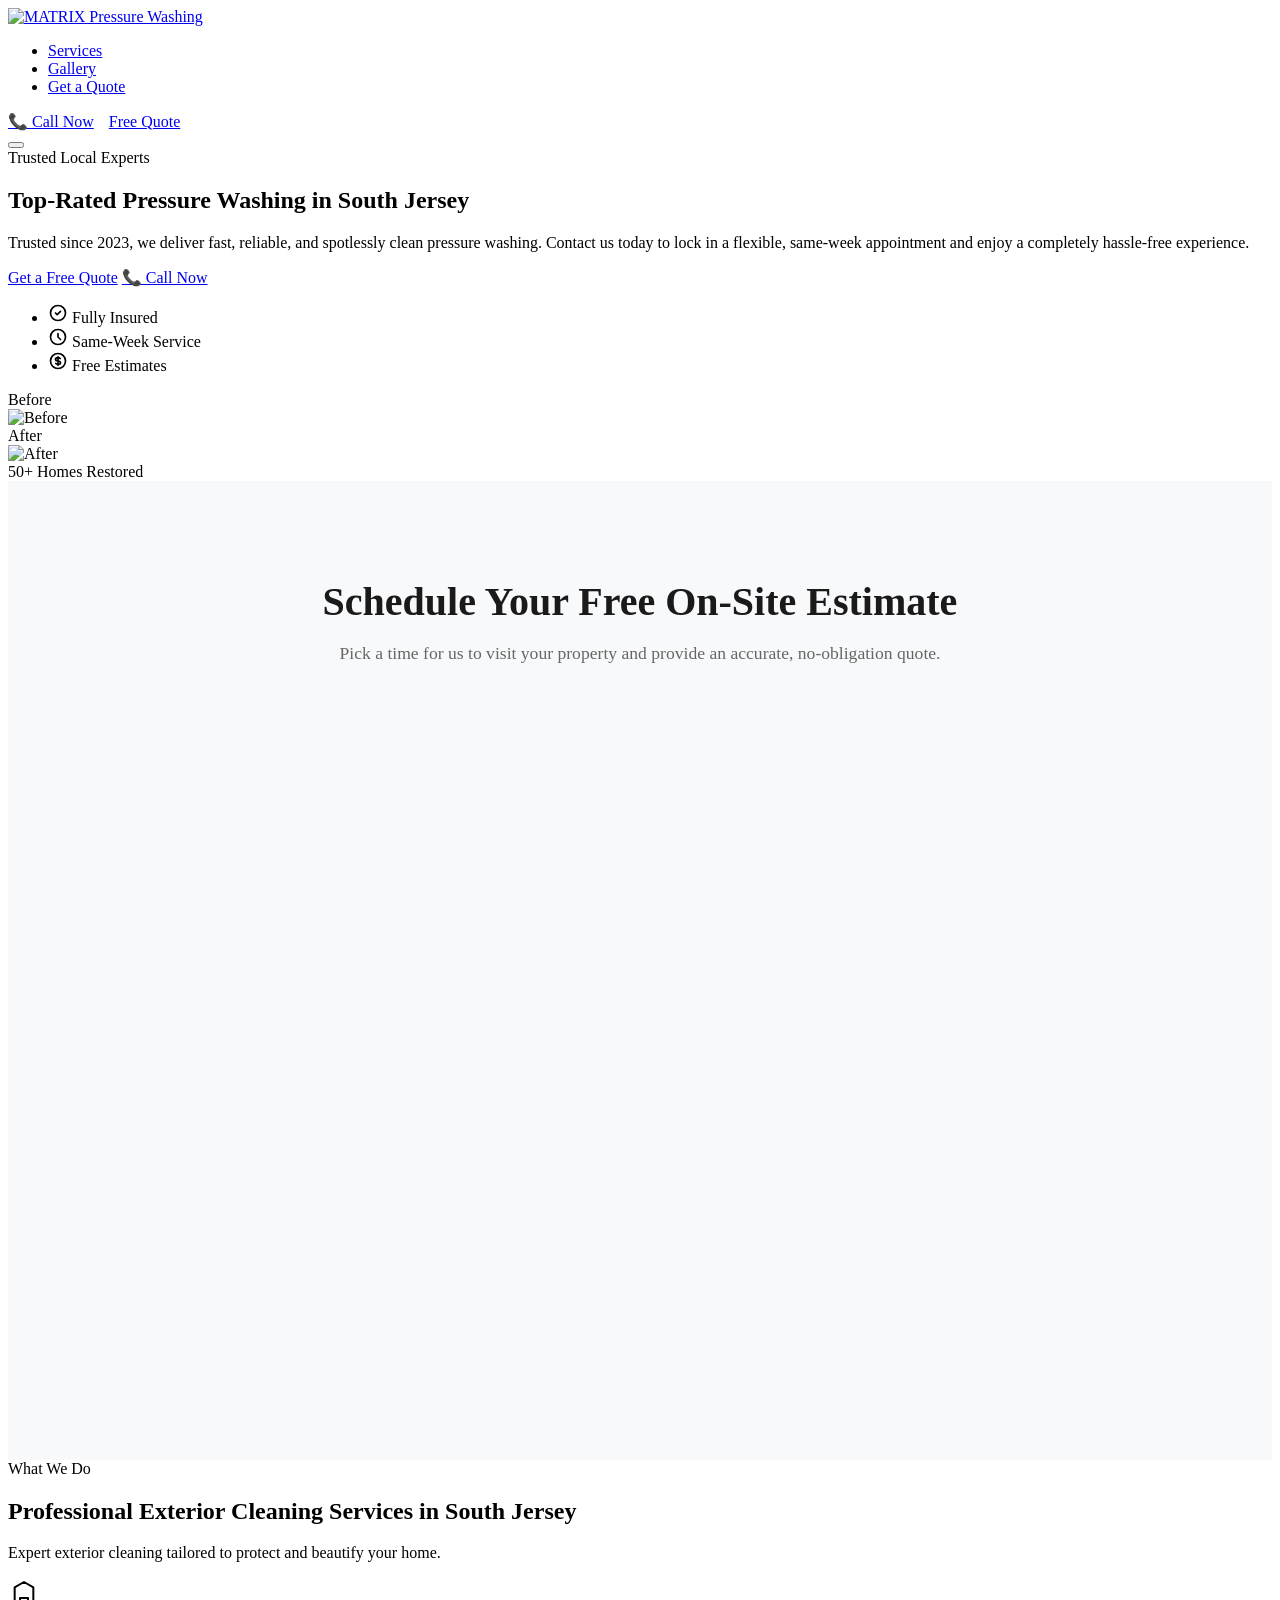
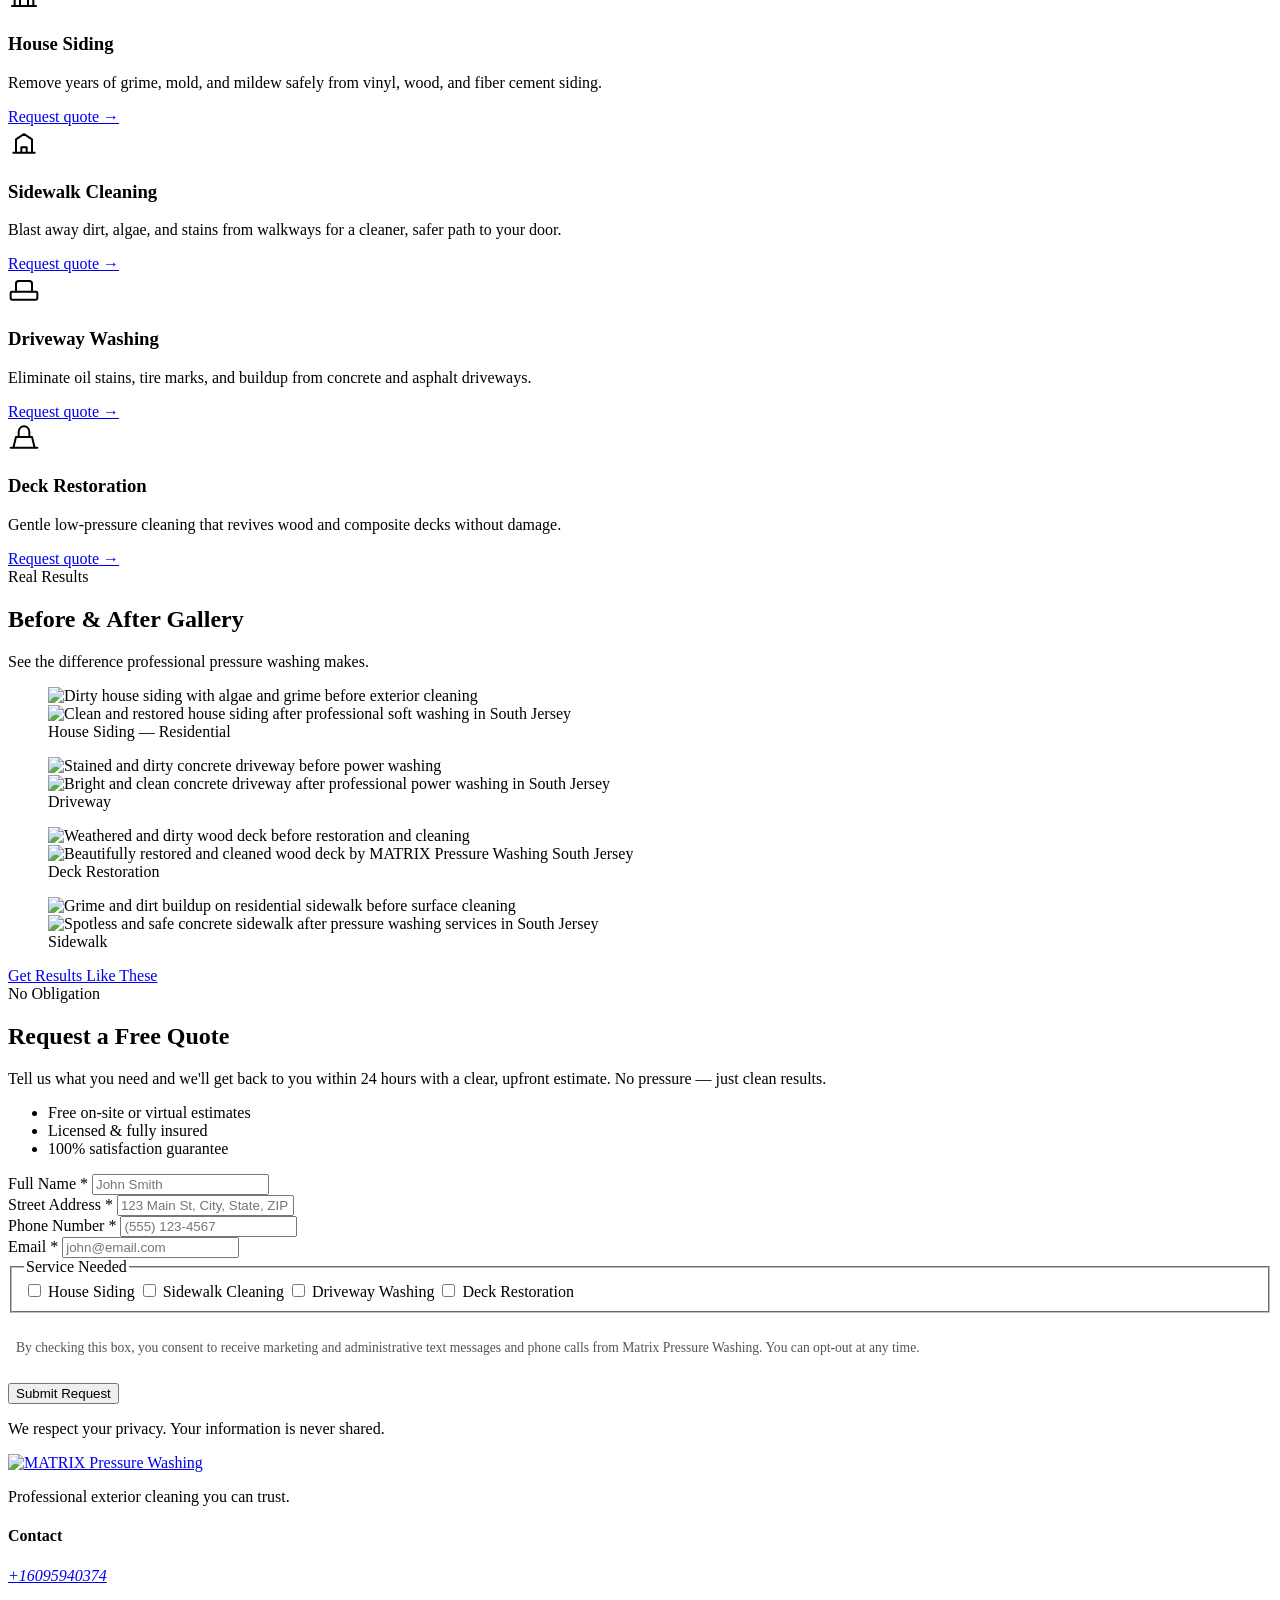
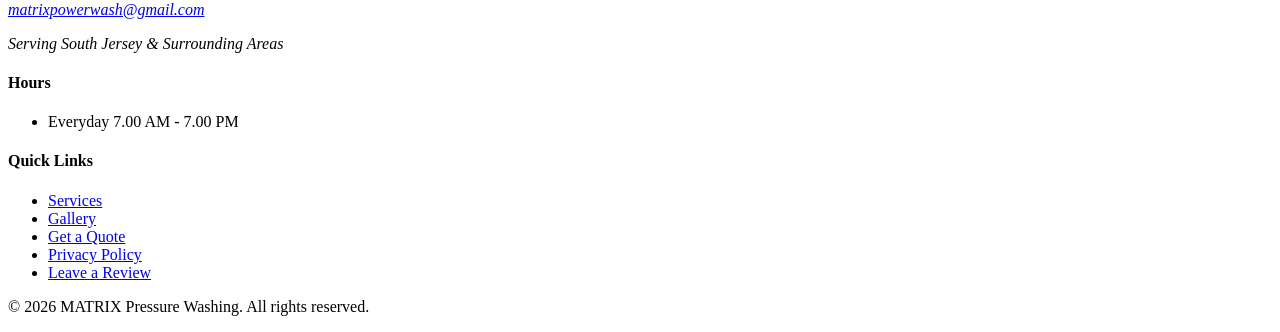
==== index.html @ b52a8019 "Add files via upload" ====
<!DOCTYPE html>
<html lang="en">
  <head>
    <meta charset="UTF-8">
    <meta name="viewport" content="width=device-width, initial-scale=1.0">
    <title>MATRIX Pressure Washing | Top-Rated Exterior Cleaning in South Jersey</title>
    
    <meta name="description" content="Professional pressure washing and exterior cleaning services in South Jersey. We completely restore driveways, decks, and house siding. Get your free quote today!">
    <meta name="keywords" content="pressure washing South Jersey, power washing near me, exterior house cleaning, driveway washing, soft washing">
    <meta name="author" content="MATRIX Pressure Washing">
    
    <link rel="preconnect" href="https://fonts.googleapis.com">
    <link rel="preconnect" href="https://fonts.gstatic.com" crossorigin>
    <link href="https://fonts.googleapis.com/css2?family=Inter:wght@400;500;600;700;800&display=swap" rel="stylesheet">
    
    <link rel="stylesheet" href="css/styles.css">
    <link rel="icon" type="image/png" href="images/favicon.png">
    
    <meta name="google-site-verification" content="lLak59-q_PiOtgPTE11EBuahgLFTk5bu_VLpEWl2SA8" />

    <!-- Local Business Schema -->
    <script type="application/ld+json">
      {
        "@context": "https://schema.org",
        "@type": "HomeAndConstructionBusiness",
        "name": "MATRIX Pressure Washing",
        "image": "https://matrixwashing.com/images/after8.jpg",
        "@id": "https://matrixwashing.com",
        "url": "https://matrixwashing.com",
        "telephone": "+1-609-594-0374",
        "address": {
          "@type": "PostalAddress",
          "addressLocality": "South Jersey",
          "addressRegion": "NJ",
          "addressCountry": "US"
        },
        "geo": {
          "@type": "GeoCoordinates",
          "latitude": "39.90310176268763",
          "longitude": "-74.93795736135834"
        },
        "areaServed": "Marlton",
        "priceRange": "$$"
      }
      </script>

    <!-- Open Graph / Facebook / Nextdoor -->
    <meta property="og:type" content="website">
    <meta property="og:url" content="https://matrixwashing.com/">
    <meta property="og:title" content="MATRIX Pressure Washing | South Jersey">
    <meta property="og:description" content="Professional exterior cleaning, soft washing, and driveway restoration. Get your free quote today!">
    <meta property="og:image" content="https://matrixwashing.com/images/after9.jpg">
  </head>
<body>

  <!-- Header -->
  <header class="header" id="header">
    <div class="container header__inner">
      <a href="#" class="logo logo--brand" aria-label="MATRIX Pressure Washing home">
        <img
          class="logo__img logo__img--header"
          src="images/matrix-logo.png"
          alt="MATRIX Pressure Washing"
          width="240"
          height="64"
        >
      </a>

      <nav class="nav" aria-label="Main navigation">
        <ul class="nav__list">
          <li><a href="#services" class="nav__link">Services</a></li>
          <li><a href="#gallery" class="nav__link">Gallery</a></li>
          <li><a href="#quote" class="nav__link">Get a Quote</a></li>
        </ul>
      </nav>

      <div class="header__actions" style="display: flex; gap: 15px; align-items: center;">
        <a href="tel:+16095940374" class="btn btn--primary btn--sm header__cta">
          📞 Call Now
        </a>
        
        <a href="#quote" class="btn btn--primary btn--sm header__cta">
          Free Quote
        </a>
      </div>

      <button class="nav-toggle" aria-label="Open menu" aria-expanded="false" aria-controls="mobile-menu">
        <span class="nav-toggle__bar"></span>
        <span class="nav-toggle__bar"></span>
        <span class="nav-toggle__bar"></span>
      </button>
    </div>

    <div class="mobile-menu" id="mobile-menu" hidden>
      <nav aria-label="Mobile navigation">
        <ul class="mobile-menu__list">
          <li><a href="#services" class="mobile-menu__link">Services</a></li>
          <li><a href="#gallery" class="mobile-menu__link">Gallery</a></li>
          <li><a href="#quote" class="mobile-menu__link">Get a Quote</a></li>
        </ul>
        <a href="#quote" class="btn btn--primary btn--full">Get a Free Quote</a>
      </nav>
    </div>
  </header>

  <main>

    <!-- Hero Section -->
    <section class="hero" id="hero">
      <div class="hero__bg" aria-hidden="true">
        <div class="hero__gradient"></div>
        <div class="hero__pattern"></div>
      </div>

      <div class="container hero__inner">
        <div class="hero__content">
          <span class="hero__badge">Trusted Local Experts</span>
          <h1 class="hero__title">Top-Rated Pressure Washing in South Jersey</h1>
          <p class="hero__subtitle">
            Trusted since 2023, we deliver fast, reliable, and spotlessly clean pressure washing. Contact us today to lock in a flexible, same-week appointment and enjoy a completely hassle-free experience.
          </p>

          <div class="hero__actions">
            <a href="#quote" class="btn btn--primary btn--lg">Get a Free Quote</a>
            <a href="tel:+16095940374" class="btn btn--ghost btn--lg">📞 Call Now</a>
          </div>

          <ul class="hero__trust" aria-label="Key benefits">
            <li class="hero__trust-item">
              <svg class="hero__trust-icon" width="20" height="20" viewBox="0 0 24 24" fill="none" aria-hidden="true">
                <path d="M9 12l2 2 4-4m6 2a9 9 0 11-18 0 9 9 0 0118 0z" stroke="currentColor" stroke-width="2" stroke-linecap="round" stroke-linejoin="round"/>
              </svg>
              Fully Insured
            </li>
            <li class="hero__trust-item">
              <svg class="hero__trust-icon" width="20" height="20" viewBox="0 0 24 24" fill="none" aria-hidden="true">
                <path d="M12 8v4l3 3m6-3a9 9 0 11-18 0 9 9 0 0118 0z" stroke="currentColor" stroke-width="2" stroke-linecap="round" stroke-linejoin="round"/>
              </svg>
              Same-Week Service
            </li>
            <li class="hero__trust-item">
              <svg class="hero__trust-icon" width="20" height="20" viewBox="0 0 24 24" fill="none" aria-hidden="true">
                <path d="M12 8c-1.657 0-3 .895-3 2s1.343 2 3 2 3 .895 3 2-1.343 2-3 2m0-8c1.11 0 2.08.402 2.599 1M12 8V7m0 1v8m0 0v1m0-1c-1.11 0-2.08-.402-2.599-1M21 12a9 9 0 11-18 0 9 9 0 0118 0z" stroke="currentColor" stroke-width="2" stroke-linecap="round" stroke-linejoin="round"/>
              </svg>
              Free Estimates
            </li>
          </ul>
        </div>

        <div class="hero__visual" aria-hidden="true">
          <div class="hero__card hero__card--before">
            <div class="hero__card-label">Before</div>
            <img src="images/before4.jpg" class="hero__real-img" alt="Before">
          </div>
          
          <div class="hero__card hero__card--after">
            <div class="hero__card-label hero__card-label--after">After</div>
            <img src="images/after4.jpg" class="hero__real-img" alt="After">
          </div>
          <div class="hero__stat">
            <span class="hero__stat-number">50+</span>
            <span class="hero__stat-label">Homes Restored</span>
          </div>
        </div>
      </div>
    </section>
    <!-- ============================================ -->
<!-- RANDEVU TAKVİMİ BÖLÜMÜ BAŞLANGICI            -->
<!-- ============================================ -->
<section id="schedule" class="booking-section" style="padding: 4rem 0; background-color: #f8f9fa;">
  <div class="container" style="max-width: 900px; margin: 0 auto; padding: 0 1rem;">
    
    <!-- Üst Başlık Kısmı -->
    <h2 style="text-align: center; color: #1a1a1a; font-size: 2.5rem; margin-bottom: 0.5rem;">Schedule Your Free On-Site Estimate</h2>
    <p style="text-align: center; color: #666; margin-bottom: 2rem; font-size: 1.1rem;">Pick a time for us to visit your property and provide an accurate, no-obligation quote.
    </p>
    
    <!-- Calendly inline widget begin -->
    <div class="calendly-inline-widget" data-url="https://calendly.com/matrixpowerwash/30min?primary_color=00cce5" style="min-width:320px;height:700px;"></div>
    <script type="text/javascript" src="https://assets.calendly.com/assets/external/widget.js" async></script>
    <!-- Calendly inline widget end -->

  </div>
</section>
<!-- ============================================ -->
<!-- RANDEVU TAKVİMİ BÖLÜMÜ BİTİŞİ                -->
<!-- ============================================ -->

<!-- Services Section -->
<section class="services section section--alt" id="services">
  <div class="container">
    <header class="section__header">
      <span class="section__eyebrow">What We Do</span>
      <h2 class="section__title">Professional Exterior Cleaning Services in South Jersey</h2>
      <p class="section__subtitle">Expert exterior cleaning tailored to protect and beautify your home.</p>
    </header>

        <div class="services__grid">
          <article class="service-card">
            <div class="service-card__icon" aria-hidden="true">
              <svg width="32" height="32" viewBox="0 0 24 24" fill="none">
                <path d="M3 21h18M5 21V7l7-4 7 4v14M9 21v-6h6v6" stroke="currentColor" stroke-width="1.5" stroke-linecap="round" stroke-linejoin="round"/>
              </svg>
            </div>
            <h3 class="service-card__title">House Siding</h3>
            <p class="service-card__desc">Remove years of grime, mold, and mildew safely from vinyl, wood, and fiber cement siding.</p>
            <a href="#quote" class="service-card__link">Request quote &rarr;</a>
          </article>

          <article class="service-card">
            <div class="service-card__icon" aria-hidden="true">
              <svg width="32" height="32" viewBox="0 0 24 24" fill="none">
                <path d="M4 20h16M6 20V10l6-4 6 4v10M10 20v-4h4v4" stroke="currentColor" stroke-width="1.5" stroke-linecap="round" stroke-linejoin="round"/>
              </svg>
            </div>
            <h3 class="service-card__title">Sidewalk Cleaning</h3>
            <p class="service-card__desc">Blast away dirt, algae, and stains from walkways for a cleaner, safer path to your door.</p>
            <a href="#quote" class="service-card__link">Request quote &rarr;</a>
          </article>

          <article class="service-card">
            <div class="service-card__icon" aria-hidden="true">
              <svg width="32" height="32" viewBox="0 0 24 24" fill="none">
                <rect x="2" y="14" width="20" height="6" rx="1" stroke="currentColor" stroke-width="1.5"/>
                <path d="M6 14V8a2 2 0 012-2h8a2 2 0 012 2v6" stroke="currentColor" stroke-width="1.5" stroke-linecap="round"/>
              </svg>
            </div>
            <h3 class="service-card__title">Driveway Washing</h3>
            <p class="service-card__desc">Eliminate oil stains, tire marks, and buildup from concrete and asphalt driveways.</p>
            <a href="#quote" class="service-card__link">Request quote &rarr;</a>
          </article>

          <article class="service-card">
            <div class="service-card__icon" aria-hidden="true">
              <svg width="32" height="32" viewBox="0 0 24 24" fill="none">
                <path d="M2 20h20M4 20l2-8h12l2 8M8 12V8a4 4 0 018 0v4" stroke="currentColor" stroke-width="1.5" stroke-linecap="round" stroke-linejoin="round"/>
              </svg>
            </div>
            <h3 class="service-card__title">Deck Restoration</h3>
            <p class="service-card__desc">Gentle low-pressure cleaning that revives wood and composite decks without damage.</p>
            <a href="#quote" class="service-card__link">Request quote &rarr;</a>
          </article>
        </div>
      </div>
    </section>

    <!-- Gallery Section -->
    <section class="gallery section section--white" id="gallery">
      <div class="container">
        <header class="section__header">
          <span class="section__eyebrow">Real Results</span>
          <h2 class="section__title">Before &amp; After Gallery</h2>
          <p class="section__subtitle">See the difference professional pressure washing makes.</p>
        </header>

        <div class="gallery__grid">
          <figure class="gallery__item">
            <div class="gallery__compare">
              <div class="gallery__half gallery__half--before" style="--label: 'Before'">
                <img src="images/before1.jpg" alt="Dirty house siding with algae and grime before exterior cleaning">
              </div>
              <div class="gallery__half gallery__half--after" style="--label: 'After'">
                <img src="images/after1.jpg" alt="Clean and restored house siding after professional soft washing in South Jersey">
              </div>
            </div>
            <figcaption class="gallery__caption">House Siding — Residential</figcaption>
          </figure>

          <figure class="gallery__item">
            <div class="gallery__compare">
              <div class="gallery__half gallery__half--before gallery__half--driveway" style="--label: 'Before'">
                <img src="images/before10.jpg" alt="Stained and dirty concrete driveway before power washing">
              </div>
              <div class="gallery__half gallery__half--after gallery__half--driveway-after" style="--label: 'After'">
                <img src="images/after10.jpg" alt="Bright and clean concrete driveway after professional power washing in South Jersey">
              </div>
            </div>
            <figcaption class="gallery__caption">Driveway</figcaption>
          </figure>

          <figure class="gallery__item">
            <div class="gallery__compare">
              <div class="gallery__half gallery__half--before gallery__half--deck" style="--label: 'Before'">
                <img src="images/before7.jpg" alt="Weathered and dirty wood deck before restoration and cleaning">
              </div>
              <div class="gallery__half gallery__half--after gallery__half--deck-after" style="--label: 'After'">
                <img src="images/after7.jpg" alt="Beautifully restored and cleaned wood deck by MATRIX Pressure Washing South Jersey">
              </div>
            </div>
            <figcaption class="gallery__caption">Deck Restoration</figcaption>
          </figure>

          <figure class="gallery__item">
            <div class="gallery__compare">
              <div class="gallery__half gallery__half--before gallery__half--sidewalk" style="--label: 'Before'">
                <img src="images/before9.jpg" alt="Grime and dirt buildup on residential sidewalk before surface cleaning">
              </div>
              <div class="gallery__half gallery__half--after gallery__half--sidewalk-after" style="--label: 'After'">
                <img src="images/after9.jpg" alt="Spotless and safe concrete sidewalk after pressure washing services in South Jersey">
              </div>
            </div>
            <figcaption class="gallery__caption">Sidewalk</figcaption>
          </figure>
        </div>

        <div class="gallery__cta">
          <a href="#quote" class="btn btn--primary">Get Results Like These</a>
        </div>
      </div>
    </section>

    <!-- Quote Form Section -->
<section class="quote section section--alt" id="quote">
  <div class="container">
    <div class="quote__layout">
      
      <!-- SOL SÜTUN: Bilgilendirme Yazıları -->
      <div class="quote__info">
        <span class="section__eyebrow">No Obligation</span>
        <h2 class="section__title">Request a Free Quote</h2>
        <p class="quote__desc">
          Tell us what you need and we'll get back to you within 24 hours with a clear, upfront estimate. No pressure — just clean results.
        </p>
        <ul class="quote__benefits">
          <li>Free on-site or virtual estimates</li>
          <li>Licensed &amp; fully insured</li>
          <li>100% satisfaction guarantee</li>
        </ul>
      </div>

      <!-- SAĞ SÜTUN: Form -->
      <form name="quote" class="quote-form" data-netlify="true" id="matrix-quote-form">
        <div class="form-group">
          <label for="full-name" class="form-label">Full Name *</label>
          <input type="text" id="full-name" name="fullName" class="form-input" placeholder="John Smith" required autocomplete="name">
          <span class="form-error" role="alert"></span>
        </div>

        <div class="form-group">
          <label for="address" class="form-label">Street Address *</label>
          <input type="text" id="address" name="address" class="form-input" placeholder="123 Main St, City, State, ZIP" required autocomplete="street-address">
          <span class="form-error" role="alert"></span>
        </div>

        <div class="form-row">
          <div class="form-group">
            <label for="phone" class="form-label">Phone Number *</label>
            <input type="tel" id="phone" name="phone" class="form-input" placeholder="(555) 123-4567" required autocomplete="tel">
            <span class="form-error" role="alert"></span>
          </div>

          <div class="form-group">
            <label for="email" class="form-label">Email *</label>
            <input type="email" id="email" name="email" class="form-input" placeholder="john@email.com" required autocomplete="email">
            <span class="form-error" role="alert"></span>
          </div>
        </div>

        <fieldset class="form-group">
          <legend class="form-label">Service Needed</legend>
          <div class="checkbox-group">
            <label class="checkbox">
              <input type="checkbox" name="services" value="house-siding">
              <span class="checkbox__box"></span>
              <span class="checkbox__label">House Siding</span>
            </label>
            <label class="checkbox">
              <input type="checkbox" name="services" value="sidewalk">
              <span class="checkbox__box"></span>
              <span class="checkbox__label">Sidewalk Cleaning</span>
            </label>
            <label class="checkbox">
              <input type="checkbox" name="services" value="driveway">
              <span class="checkbox__box"></span>
              <span class="checkbox__label">Driveway Washing</span>
            </label>
            <label class="checkbox">
              <input type="checkbox" name="services" value="deck">
              <span class="checkbox__box"></span>
              <span class="checkbox__label">Deck Restoration</span>
            </label>
          </div>
          <span class="form-error" role="alert"></span>
        </fieldset>

      <!-- Yasal İzin (Consent) Kutusu KESİN ÇÖZÜM -->
      <div class="form-group" style="margin-top: 1.5rem; margin-bottom: 1.5rem;">
        
        <!-- Kapsayıcı Label (Position relative ile balonun yerini sabitliyoruz) -->
        <label class="checkbox" style="border: none !important; padding: 0 !important; background: transparent !important; display: flex; align-items: flex-start; box-shadow: none !important; position: relative; cursor: pointer;">
          
          <!-- Gerçek Input: Label'ın içinde, diğer checkboxlarınızla aynı hizada ama fiziksel boyutu var -->
          <input type="checkbox" name="consent" required style="position: absolute; left: 0; top: 2px; width: 24px; height: 24px; opacity: 0; margin: 0; cursor: pointer; z-index: 10;">
          
          <!-- Sizin tasarımınız olan özel kutu -->
          <span class="checkbox__box" style="margin-top: 2px; flex-shrink: 0;"></span>
          
          <!-- Yasal Metin -->
          <span class="checkbox__label" style="font-size: 0.85rem; color: #555; line-height: 1.6; font-weight: normal; white-space: normal; padding-left: 0.5rem; margin-left: 0;">
            By checking this box, you consent to receive marketing and administrative text messages and phone calls from Matrix Pressure Washing. You can opt-out at any time.
          </span>
          
        </label>
      </div>

        <button type="submit" class="btn btn--primary btn--full btn--lg">Submit Request</button>
        <p class="quote-form__note">We respect your privacy. Your information is never shared.</p>
      </form>

      <!-- Başarı Mesajı -->
      <div class="quote-form__success" id="form-success" hidden style="text-align: center; padding: 2rem;">
        <div class="quote-form__success-icon" aria-hidden="true" style="color: var(--color-primary); margin-bottom: 1rem;">
          <svg width="64" height="64" viewBox="0 0 24 24" fill="none" style="margin: 0 auto; display: block;">
            <path d="M9 12l2 2 4-4m6 2a9 9 0 11-18 0 9 9 0 0118 0z" stroke="currentColor" stroke-width="2" stroke-linecap="round" stroke-linejoin="round"/>
          </svg>
        </div>
        <h3 class="quote-form__success-title" style="font-size: 1.5rem; margin-bottom: 0.5rem;">Request Received!</h3>
        <p class="quote-form__success-text">Thank you! We'll contact you within 24 hours with your free quote.</p>
      </div>
      
    </div>
  </div>
</section>

<!-- Netlify AJAX Gönderim Scripti -->
<script>
  document.getElementById('matrix-quote-form').addEventListener('submit', function(e) {
    e.preventDefault(); // Sayfanın yenilenmesini engeller
    
    const form = e.target;
    const formData = new FormData(form);
    
    fetch("/", {
      method: "POST",
      headers: { "Content-Type": "application/x-www-form-urlencoded" },
      body: new URLSearchParams(formData).toString()
    })
    .then(() => {
      // Gönderim başarılı olduğunda formu gizle ve başarı mesajını göster
      form.style.display = 'none';
      document.getElementById('form-success').removeAttribute('hidden');
    })
    .catch((error) => {
      alert('An error occurred while submitting the form. Please try again.');
    });
  });
</script>

  </main>

  <!-- Footer -->
  <footer class="footer">
    <div class="container">
      <div class="footer__grid">
        <div class="footer__brand">
          <a href="#" class="logo logo--footer" aria-label="MATRIX Pressure Washing home">
            <img
              class="logo__img"
              src="images/matrix-logo.png"
              alt="MATRIX Pressure Washing"
              width="240"
              height="64"
            >
          </a>
          <p class="footer__tagline">Professional exterior cleaning you can trust.</p>
        </div>

        <div class="footer__col">
          <h4 class="footer__heading">Contact</h4>
          <address class="footer__address">
            <p><a href="tel:+16095940374">+16095940374</a></p>
            <p><a href="mailto:matrixpowerwash@gmail.com">matrixpowerwash@gmail.com</a></p>
            <p>Serving South Jersey & Surrounding Areas</p>
          </address>
        </div>

        <div class="footer__col">
          <h4 class="footer__heading">Hours</h4>
          <ul class="footer__hours">
            <li><span>Everyday</span><span> 7.00 AM - 7.00 PM</span>
          </ul>
        </div>

        <div class="footer__col">
          <h4 class="footer__heading">Quick Links</h4>
          <ul class="footer__links">
            <li><a href="#services">Services</a></li>
            <li><a href="#gallery">Gallery</a></li>
            <li><a href="#quote">Get a Quote</a></li>
            <li><a href="privacy.html">Privacy Policy</a>
            <li><a href="https://g.page/r/Cb2Sr_ZCbFvGEAE/review" target="_blank">Leave a Review</a></li>
          </ul>
        </div>
          </ul>
        </div>
      </div>

      <div class="footer__bottom">
        <p>&copy; 2026 MATRIX Pressure Washing. All rights reserved.</p>
      </div>
    </div>
  </footer>

  <script src="js/main.js"></script>
</body>
</html>
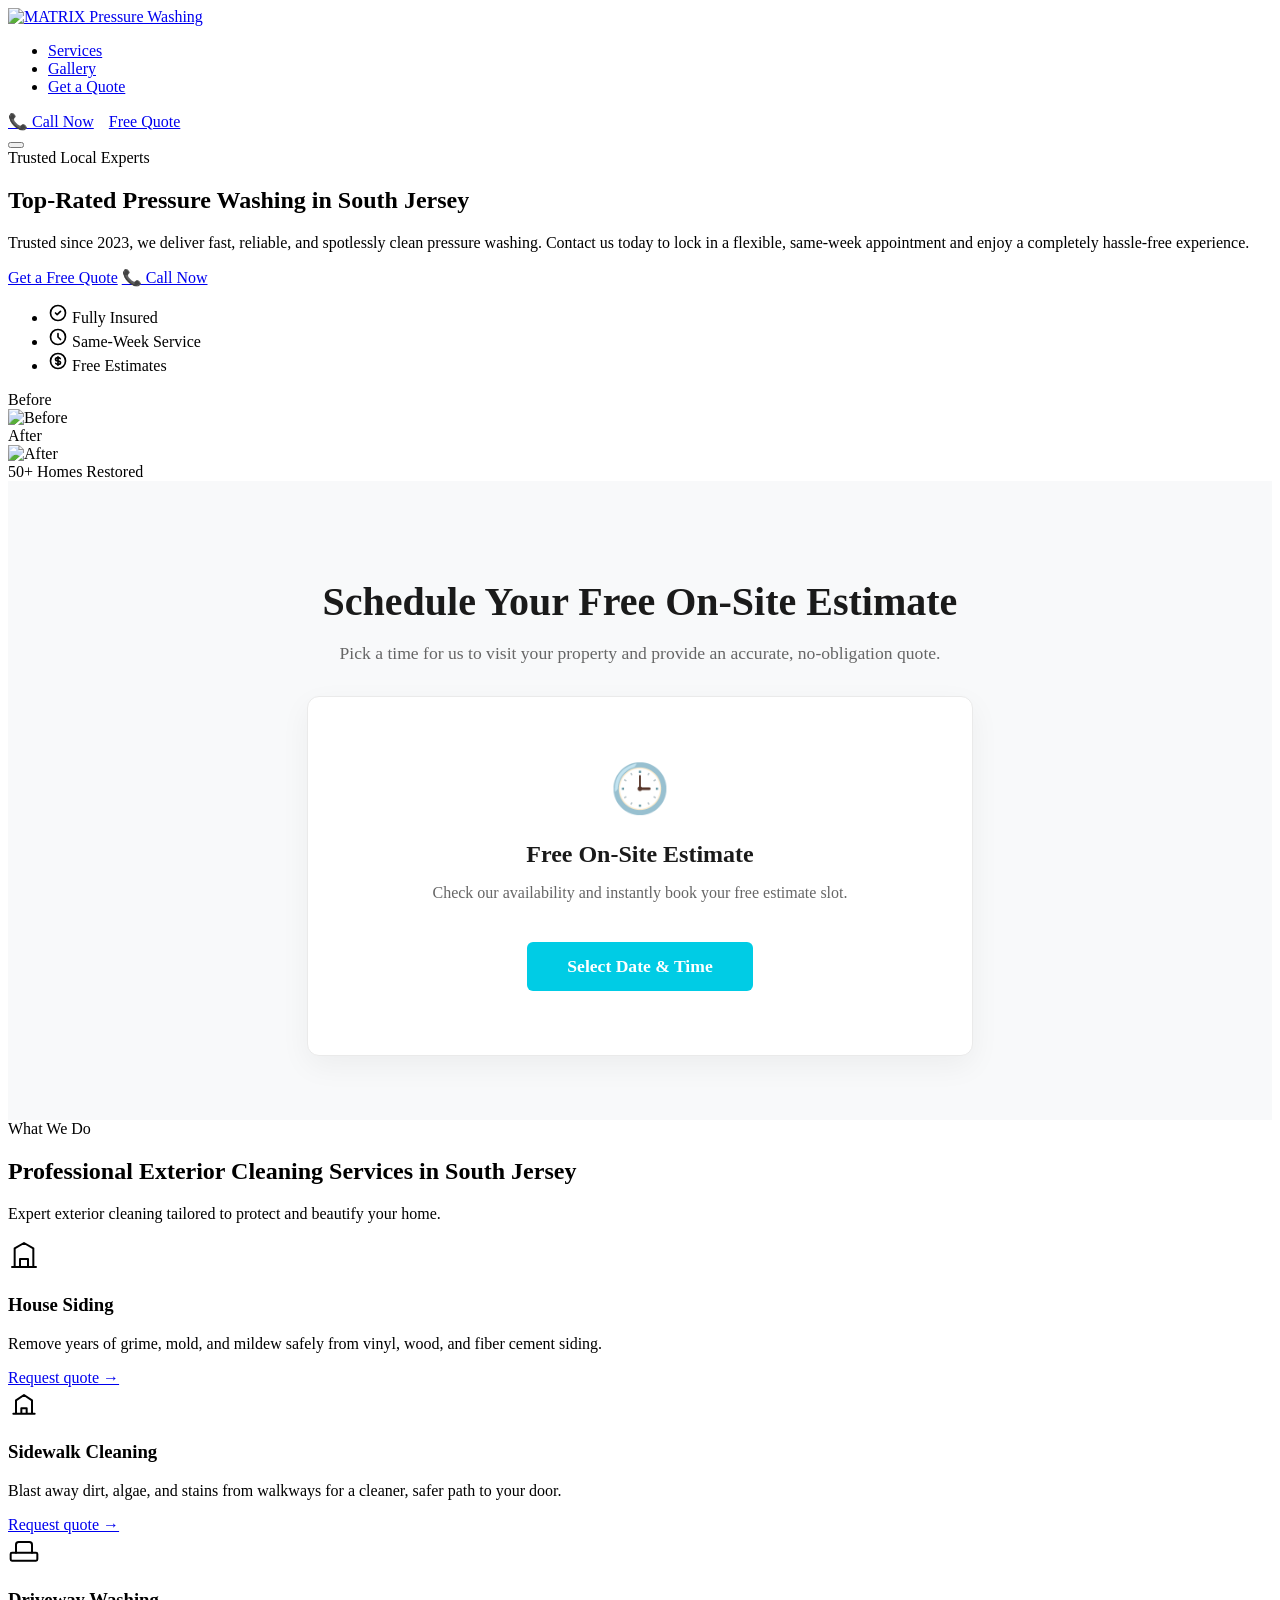
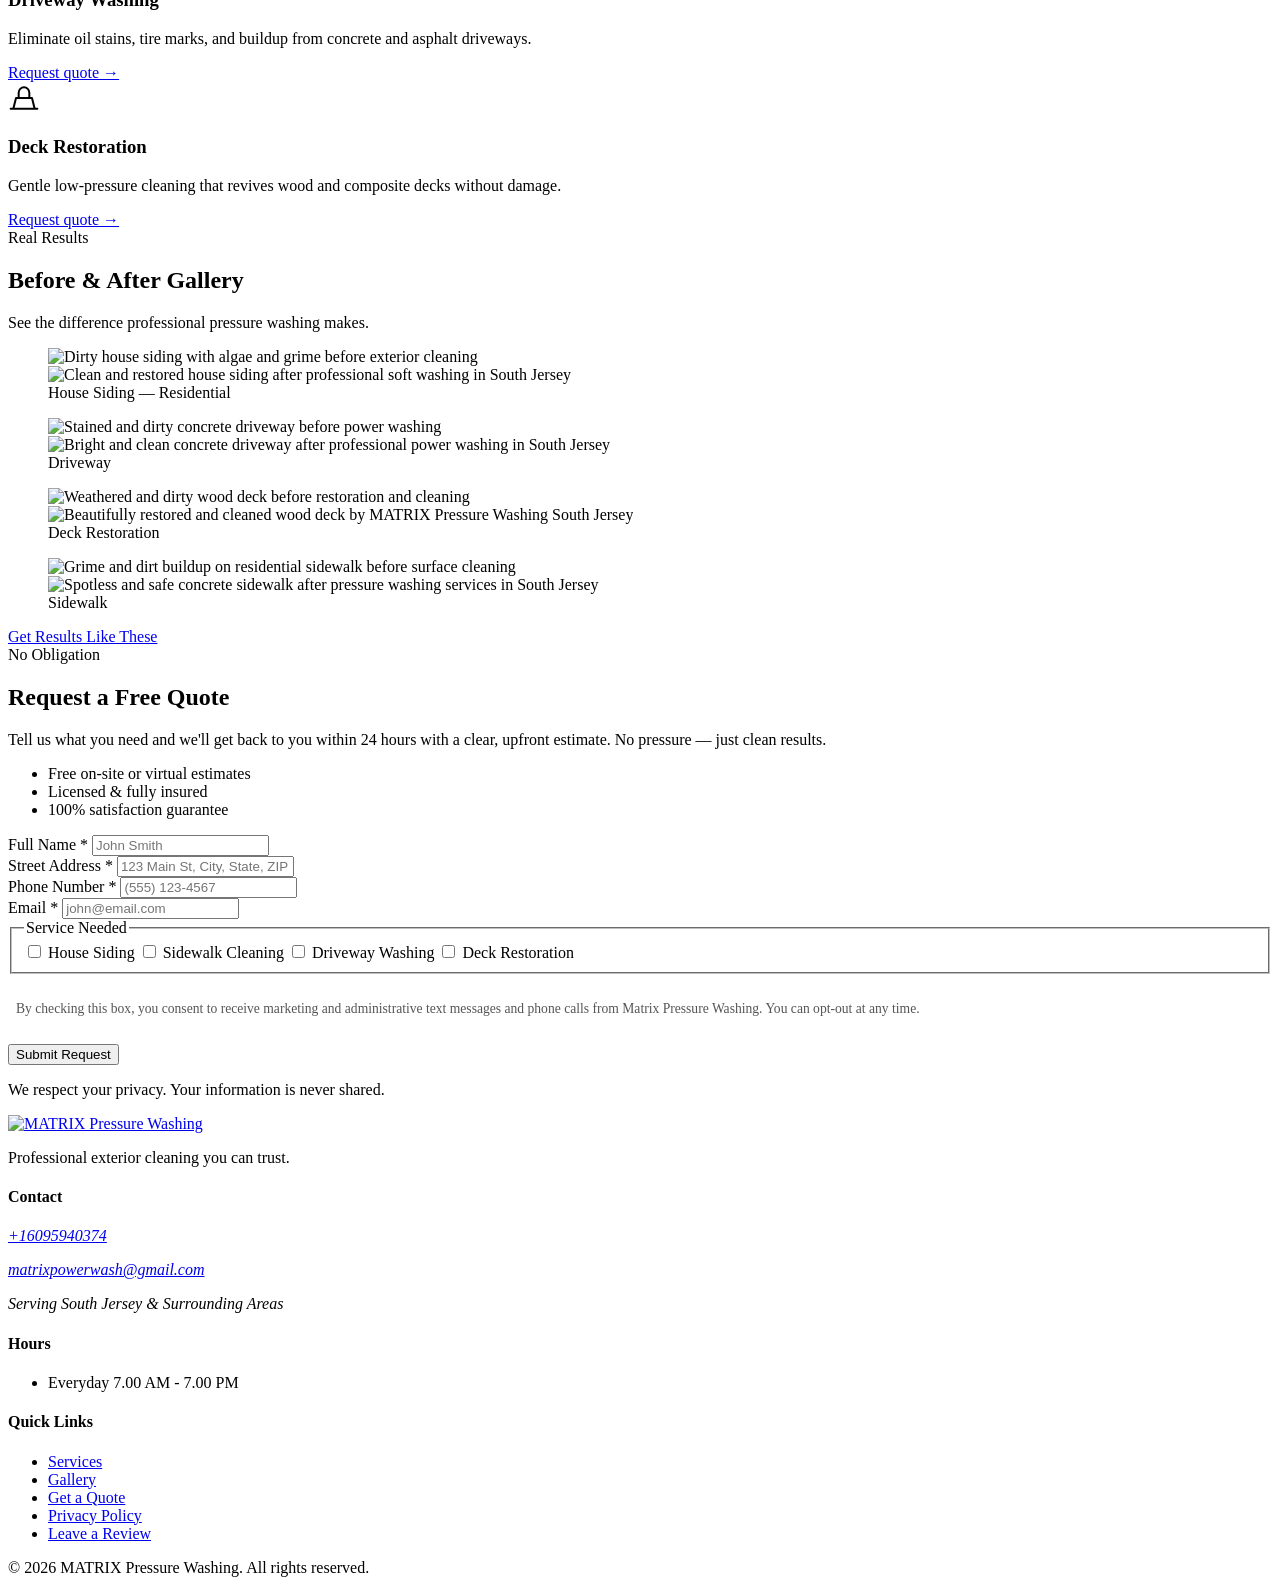
==== commit fad2c0df: "The calendar section has been updated." ====
--- a/index.html
+++ b/index.html
@@ -165,26 +165,31 @@
       </div>
     </section>
     <!-- ============================================ -->
-<!-- RANDEVU TAKVİMİ BÖLÜMÜ BAŞLANGICI            -->
-<!-- ============================================ -->
-<section id="schedule" class="booking-section" style="padding: 4rem 0; background-color: #f8f9fa;">
-  <div class="container" style="max-width: 900px; margin: 0 auto; padding: 0 1rem;">
-    
-    <!-- Üst Başlık Kısmı -->
-    <h2 style="text-align: center; color: #1a1a1a; font-size: 2.5rem; margin-bottom: 0.5rem;">Schedule Your Free On-Site Estimate</h2>
-    <p style="text-align: center; color: #666; margin-bottom: 2rem; font-size: 1.1rem;">Pick a time for us to visit your property and provide an accurate, no-obligation quote.
-    </p>
-    
-    <!-- Calendly inline widget begin -->
-    <div class="calendly-inline-widget" data-url="https://calendly.com/matrixpowerwash/30min?primary_color=00cce5" style="min-width:320px;height:700px;"></div>
-    <script type="text/javascript" src="https://assets.calendly.com/assets/external/widget.js" async></script>
-    <!-- Calendly inline widget end -->
-
-  </div>
-</section>
-<!-- ============================================ -->
-<!-- RANDEVU TAKVİMİ BÖLÜMÜ BİTİŞİ                -->
-<!-- ============================================ -->
+    <!-- RANDEVU TAKVİMİ BÖLÜMÜ BAŞLANGICI            -->
+    <!-- ============================================ -->
+    <section id="schedule" class="booking-section" style="padding: 4rem 0; background-color: #f8f9fa;">
+      <div class="container" style="max-width: 900px; margin: 0 auto; padding: 0 1rem;">
+        
+        <!-- Üst Başlık Kısmı -->
+        <h2 style="text-align: center; color: #1a1a1a; font-size: 2.5rem; margin-bottom: 0.5rem;">Schedule Your Free On-Site Estimate</h2>
+        <p style="text-align: center; color: #666; margin-bottom: 2rem; font-size: 1.1rem;">Pick a time for us to visit your property and provide an accurate, no-obligation quote.</p>
+        
+        <!-- Google Takvim Kartı -->
+        <div style="background-color: #ffffff; border: 1px solid #eaeaea; border-radius: 12px; padding: 4rem 2rem; text-align: center; box-shadow: 0 10px 30px rgba(0,0,0,0.05); max-width: 600px; margin: 0 auto;">
+          <div style="font-size: 3rem; margin-bottom: 1rem;">🕒</div>
+          <h3 style="color: #1a1a1a; font-size: 1.5rem; margin-bottom: 0.5rem; font-weight: bold;">Free On-Site Estimate</h3>
+          <p style="color: #666; margin-bottom: 2.5rem; font-size: 1rem;">Check our availability and instantly book your free estimate slot.</p>
+          
+          <a href="https://calendar.app.google/C7wCEAM3gKJsGz4j8" target="_blank" style="display: inline-block; background-color: #00cce5; color: #ffffff; font-size: 1.1rem; font-weight: bold; text-decoration: none; padding: 0.9rem 2.5rem; border-radius: 6px;">
+            Select Date & Time
+          </a>
+        </div>
+
+      </div>
+    </section>
+    <!-- ============================================ -->
+    <!-- RANDEVU TAKVİMİ BÖLÜMÜ BİTİŞİ                -->
+    <!-- ============================================ -->
 
 <!-- Services Section -->
 <section class="services section section--alt" id="services">
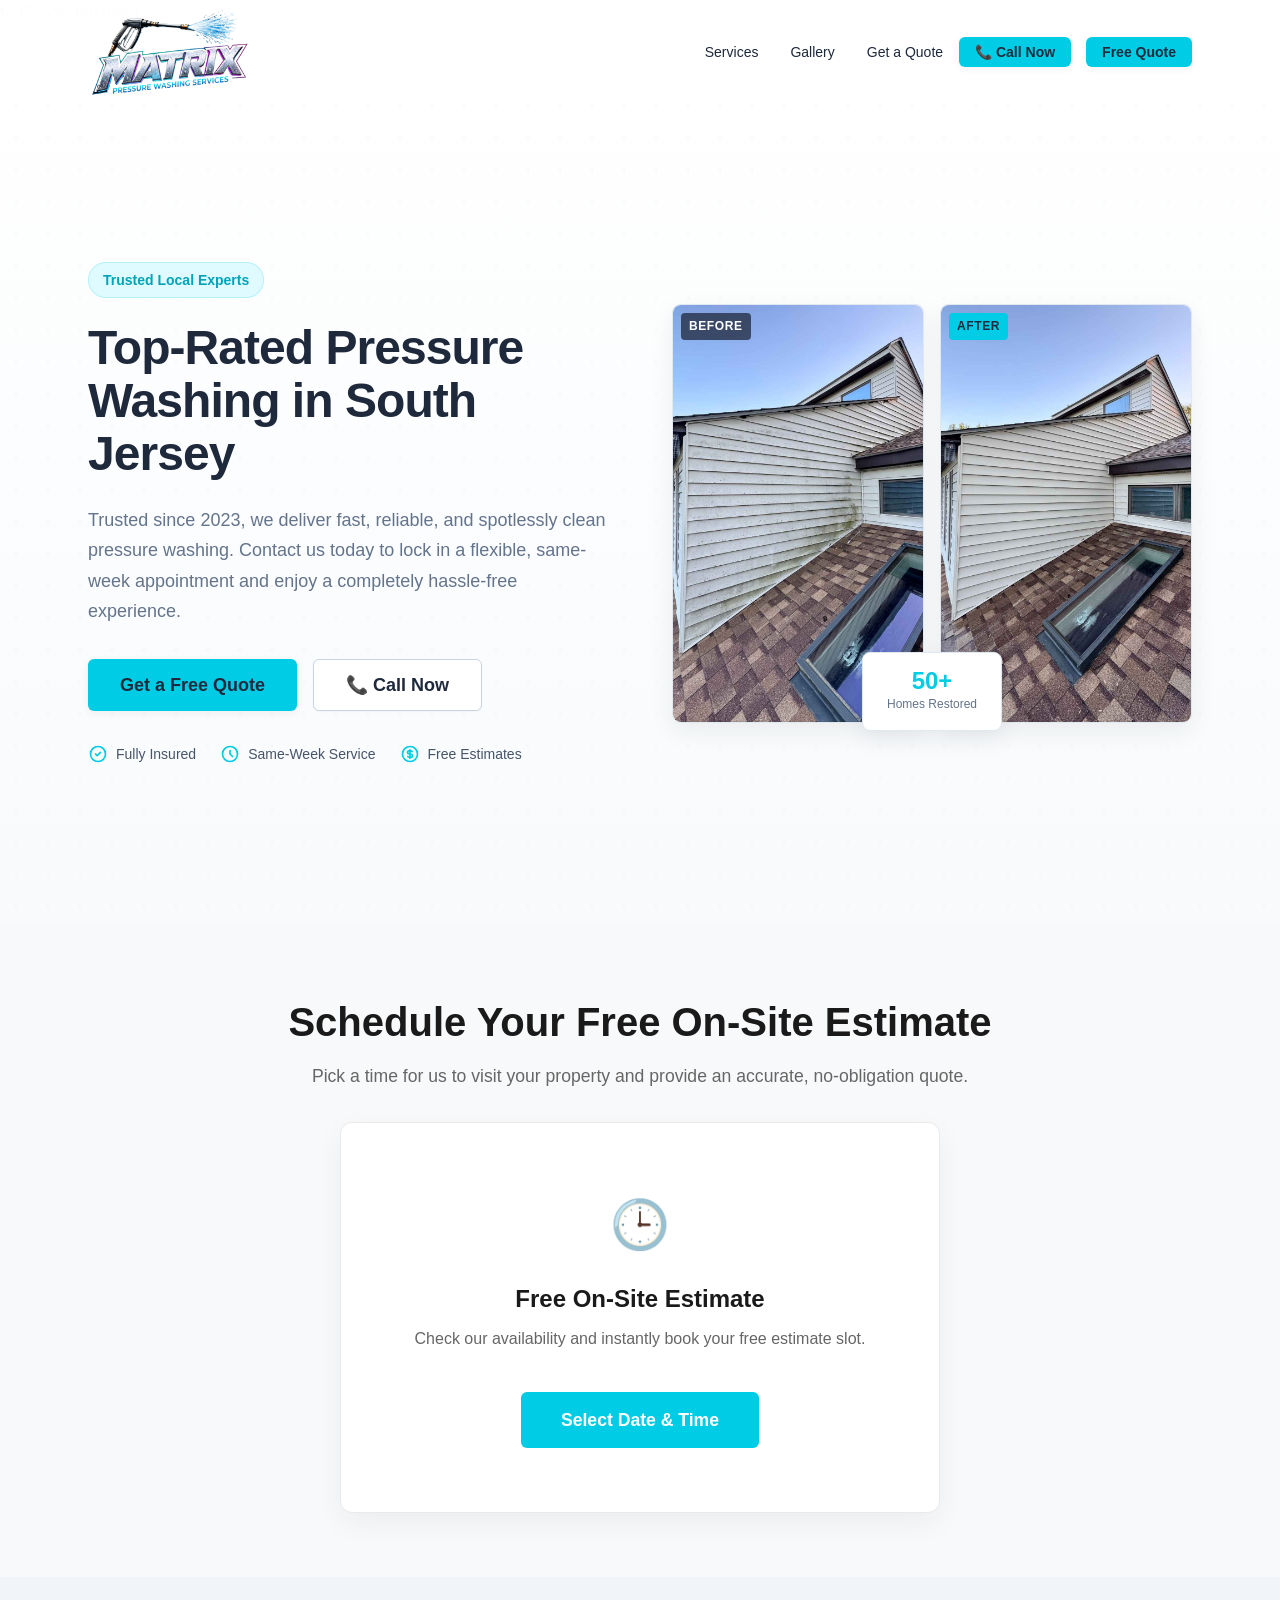
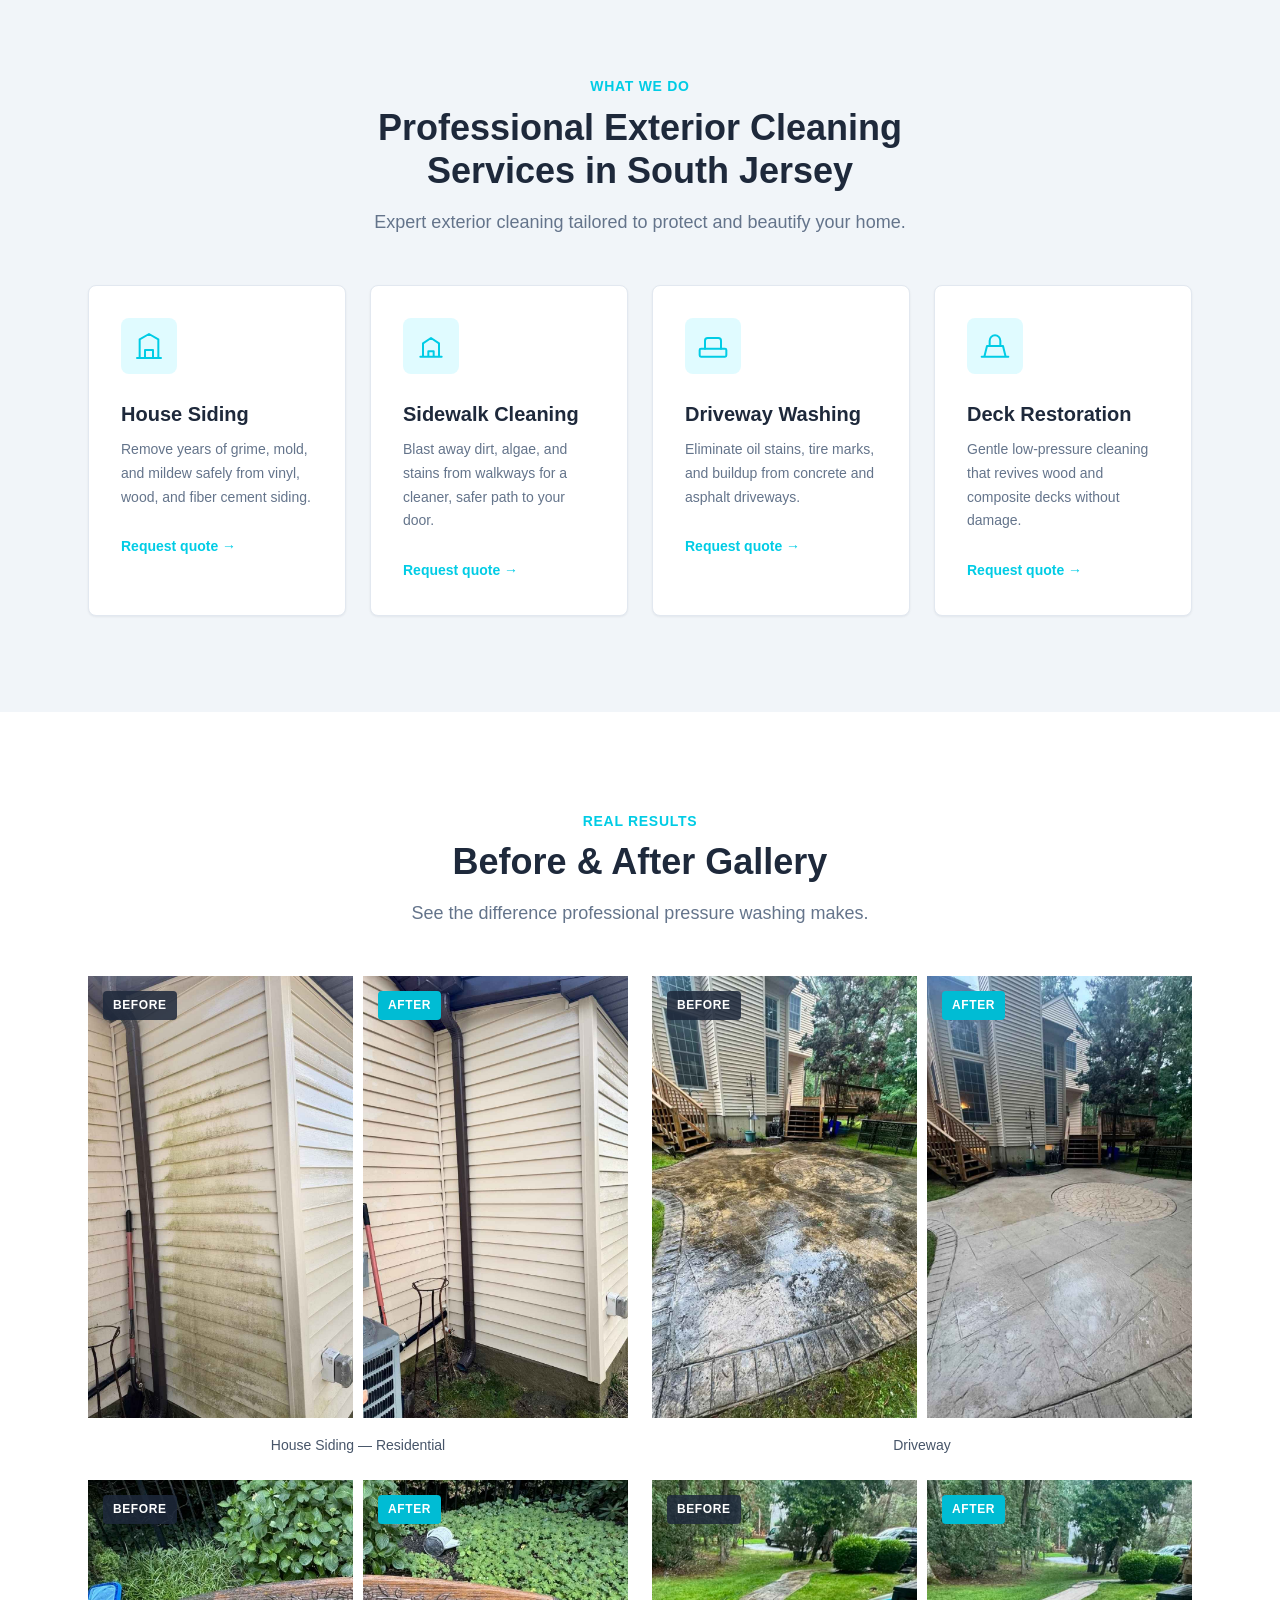
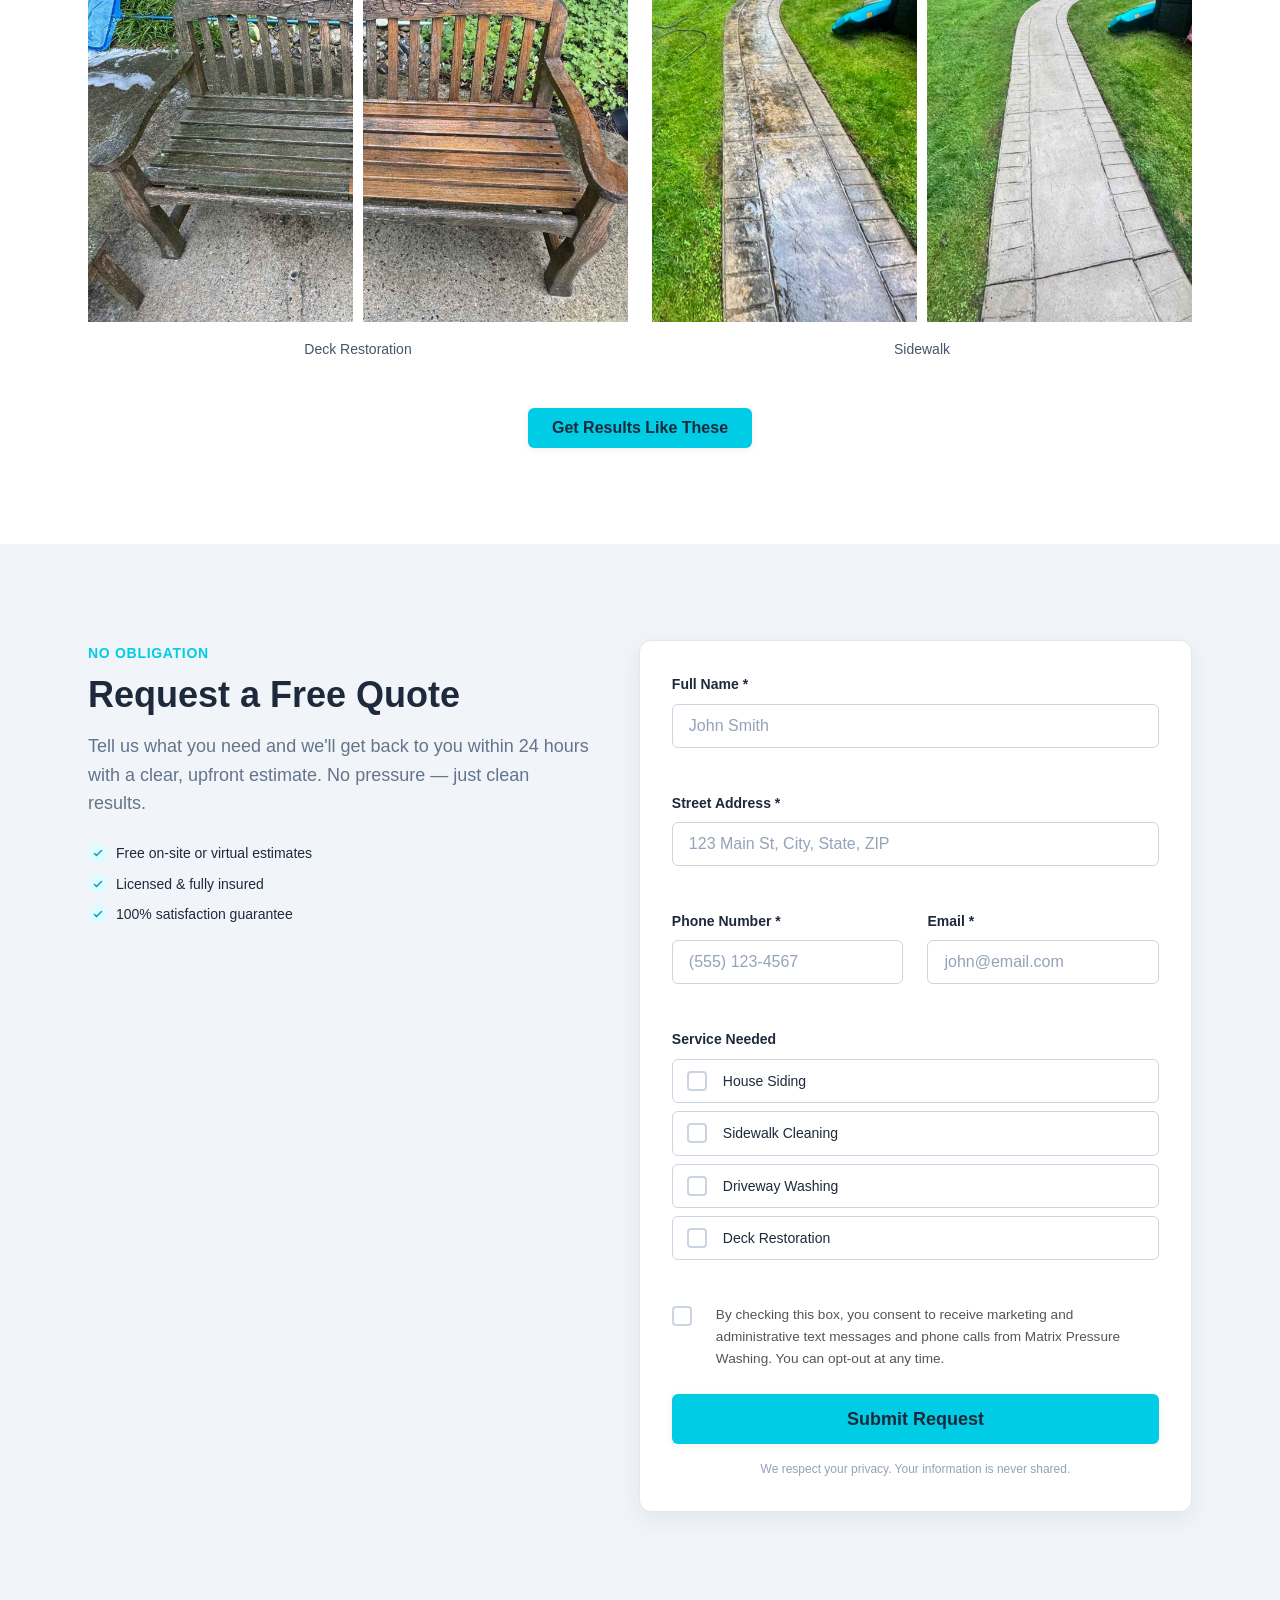
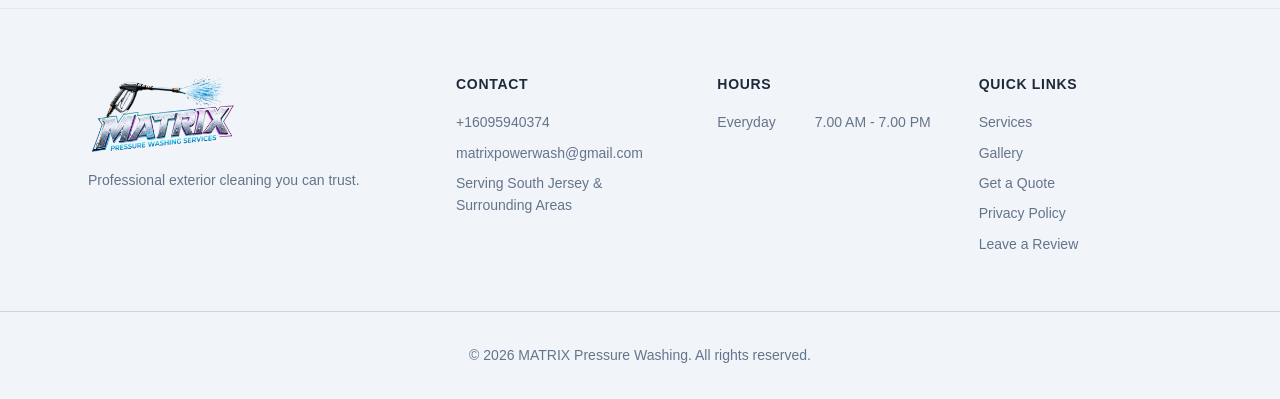
==== commit 7d9df5d1: "google tag added" ====
--- a/index.html
+++ b/index.html
@@ -4,6 +4,29 @@
     <meta charset="UTF-8">
     <meta name="viewport" content="width=device-width, initial-scale=1.0">
     <title>MATRIX Pressure Washing | Top-Rated Exterior Cleaning in South Jersey</title>
+
+    !-- Google tag (gtag.js) -->
+    <script async src="https://www.googletagmanager.com/gtag/js?id=AW-18244528655"></script>
+    <script>
+      window.dataLayer = window.dataLayer || [];
+      function gtag(){dataLayer.push(arguments);}
+      gtag('js', new Date());
+
+      gtag('config', 'AW-18244528655');
+    </script>
+
+    <meta name="description" content="Professional pressure washing and exterior cleaning services in South Jersey. We completely restore driveways, decks, and house siding. Get your free quote today!">
+    <meta name="keywords" content="pressure washing South Jersey, power washing near me, exterior house cleaning, driveway washing, soft washing">
+    <meta name="author" content="MATRIX Pressure Washing">
+    
+    <link rel="preconnect" href="https://fonts.googleapis.com">
+    <link rel="preconnect" href="https://fonts.gstatic.com" crossorigin>
+    <link href="https://fonts.googleapis.com/css2?family=Inter:wght@400;500;600;700;800&display=swap" rel="stylesheet">
+    
+    <link rel="stylesheet" href="css/styles.css">
+    <link rel="icon" type="image/png" href="images/favicon.png">
+    
+    <meta name="google-site-verification" content="lLak59-q_PiOtgPTE11EBuahgLFTk5bu_VLpEWl2SA8" />
     
     <meta name="description" content="Professional pressure washing and exterior cleaning services in South Jersey. We completely restore driveways, decks, and house siding. Get your free quote today!">
     <meta name="keywords" content="pressure washing South Jersey, power washing near me, exterior house cleaning, driveway washing, soft washing">
--- a/css/styles.css
+++ b/css/styles.css
@@ -0,0 +1,1172 @@
+/* ==========================================================================
+   MATRIX Pressure Washing — Design System & Styles
+   Gallery Wall: crisp white UI + high-contrast logo showcase
+   Mobile-first, production-ready landing page
+   ========================================================================== */
+
+/* --- CSS Custom Properties --- */
+:root {
+  /* Brand — Electric Aqua (water spray) */
+  --color-primary: #00cce5;
+  --color-primary-dark: #00a3b8;
+  --color-primary-light: #e0fbff;
+  --color-primary-glow: rgba(0, 204, 229, 0.25);
+
+  /* Micro-interaction accents (logo neon — use sparingly) */
+  --color-accent-neon-purple: #b026ff;
+  --color-accent-neon-green: #00e676;
+  --color-accent-purple-glow: rgba(176, 38, 255, 0.12);
+  --color-accent-green-glow: rgba(0, 230, 118, 0.1);
+
+  /* Surfaces — bright & hygienic */
+  --color-white: #ffffff;
+  --color-off-white: #f8fafc;
+  --color-chrome: #f1f5f9;
+  --color-slate-50: #f8fafc;
+  --color-slate-100: #e2e8f0;
+  --color-slate-200: #cbd5e1;
+  --color-slate-400: #94a3b8;
+  --color-slate-500: #64748b;
+  --color-slate-600: #475569;
+  --color-slate-700: #334155;
+  --color-text: #1e293b;
+  --color-text-muted: #64748b;
+  --color-success: #16a34a;
+  --color-error: #dc2626;
+
+  /* Typography */
+  --font-family: 'Inter', -apple-system, BlinkMacSystemFont, 'Segoe UI', Roboto, sans-serif;
+  --font-size-xs: 0.75rem;
+  --font-size-sm: 0.875rem;
+  --font-size-base: 1rem;
+  --font-size-lg: 1.125rem;
+  --font-size-xl: 1.25rem;
+  --font-size-2xl: 1.5rem;
+  --font-size-3xl: 1.875rem;
+  --font-size-4xl: 2.25rem;
+  --font-size-5xl: 3rem;
+
+  /* Spacing */
+  --space-xs: 0.25rem;
+  --space-sm: 0.5rem;
+  --space-md: 1rem;
+  --space-lg: 1.5rem;
+  --space-xl: 2rem;
+  --space-2xl: 3rem;
+  --space-3xl: 4rem;
+  --space-4xl: 6rem;
+
+  /* Layout */
+  --container-max: 72rem;
+  --header-height: 4.75rem;
+  --header-height-desktop: 7.25rem;
+  --radius-sm: 0.25rem;
+  --radius-md: 0.375rem;
+  --radius-lg: 0.5rem;
+  --radius-xl: 0.75rem;
+  --radius-2xl: 1rem;
+
+  /* Effects — light, airy separation */
+  --shadow-sm: 0 1px 2px rgba(30, 41, 59, 0.04);
+  --shadow-md: 0 2px 8px rgba(30, 41, 59, 0.06);
+  --shadow-lg: 0 8px 24px rgba(30, 41, 59, 0.07);
+  --shadow-xl: 0 16px 40px rgba(30, 41, 59, 0.08);
+  --shadow-card: 0 1px 3px rgba(30, 41, 59, 0.04), 0 1px 2px rgba(30, 41, 59, 0.03);
+  --transition-fast: 150ms ease;
+  --transition-base: 250ms ease;
+}
+
+/* --- Reset & Base --- */
+*,
+*::before,
+*::after {
+  box-sizing: border-box;
+  margin: 0;
+  padding: 0;
+}
+
+html {
+  scroll-behavior: smooth;
+  scroll-padding-top: var(--header-height);
+}
+
+body {
+  font-family: var(--font-family);
+  font-size: var(--font-size-base);
+  line-height: 1.6;
+  color: var(--color-text);
+  background-color: var(--color-white);
+  -webkit-font-smoothing: antialiased;
+  -moz-osx-font-smoothing: grayscale;
+}
+
+img {
+  max-width: 100%;
+  height: auto;
+  display: block;
+}
+
+a {
+  color: inherit;
+  text-decoration: none;
+}
+
+ul {
+  list-style: none;
+}
+
+address {
+  font-style: normal;
+}
+
+button {
+  font-family: inherit;
+  cursor: pointer;
+  border: none;
+  background: none;
+}
+
+fieldset {
+  border: none;
+}
+
+/* --- Utilities --- */
+.container {
+  width: 100%;
+  max-width: var(--container-max);
+  margin-inline: auto;
+  padding-inline: var(--space-lg);
+}
+
+.section {
+  padding-block: var(--space-3xl);
+}
+
+.section--alt {
+  background-color: var(--color-chrome);
+}
+
+.section--white {
+  background-color: var(--color-white);
+}
+
+.section__header {
+  text-align: center;
+  max-width: 36rem;
+  margin-inline: auto;
+  margin-bottom: var(--space-2xl);
+}
+
+.section__eyebrow {
+  display: inline-block;
+  font-size: var(--font-size-sm);
+  font-weight: 600;
+  text-transform: uppercase;
+  letter-spacing: 0.05em;
+  color: var(--color-primary);
+  margin-bottom: var(--space-sm);
+}
+
+.section__title {
+  font-size: var(--font-size-3xl);
+  font-weight: 800;
+  color: var(--color-text);
+  line-height: 1.2;
+  margin-bottom: var(--space-md);
+}
+
+.section__subtitle {
+  font-size: var(--font-size-lg);
+  color: var(--color-slate-500);
+}
+
+/* --- Buttons --- */
+.btn {
+  display: inline-flex;
+  align-items: center;
+  justify-content: center;
+  gap: var(--space-sm);
+  font-weight: 600;
+  font-size: var(--font-size-base);
+  line-height: 1;
+  border-radius: var(--radius-md);
+  padding: 0.75rem 1.5rem;
+  transition: background-color var(--transition-fast),
+              color var(--transition-fast),
+              box-shadow var(--transition-fast),
+              transform var(--transition-fast),
+              border-color var(--transition-fast);
+  white-space: nowrap;
+}
+
+.btn--primary {
+  background-color: var(--color-primary);
+  color: var(--color-text);
+  font-weight: 700;
+  box-shadow: var(--shadow-md), 0 0 0 0 var(--color-primary-glow);
+}
+
+.btn--primary:hover {
+  background-color: var(--color-primary-dark);
+  color: var(--color-white);
+  box-shadow: var(--shadow-lg), 0 0 0 3px var(--color-primary-glow);
+  transform: translateY(-1px);
+}
+
+.btn--primary:active {
+  transform: translateY(0);
+}
+
+.btn--ghost {
+  background-color: var(--color-white);
+  color: var(--color-text);
+  border: 1px solid var(--color-slate-200);
+  box-shadow: var(--shadow-sm);
+}
+
+.btn--ghost:hover {
+  background-color: var(--color-white);
+  border-color: var(--color-accent-neon-purple);
+  box-shadow: var(--shadow-md), 0 0 0 1px var(--color-accent-purple-glow);
+  transform: translateY(-1px);
+}
+
+.btn--sm {
+  font-size: var(--font-size-sm);
+  padding: 0.5rem 1rem;
+}
+
+.btn--lg {
+  font-size: var(--font-size-lg);
+  padding: 1rem 2rem;
+}
+
+.btn--full {
+  width: 100%;
+}
+
+/* --- Logo — dark/vibrant asset on clean white gallery wall --- */
+.logo {
+  display: inline-flex;
+  align-items: center;
+  flex-shrink: 0;
+  line-height: 0;
+}
+
+.logo--brand {
+  flex: 0 1 auto;
+  min-width: 0;
+  max-width: min(250px, calc(100vw - 6rem));
+}
+
+.logo__img {
+  display: block;
+  height: auto;
+  object-fit: contain;
+}
+
+.logo__img--header {
+  width: 100%;
+  height: auto;
+  max-width: 320px;
+  max-height: 5.5rem;
+}
+
+.logo--footer .logo__img {
+  width: auto;
+  max-width: 180px;
+  max-height: 5.0rem;
+}
+
+/* --- Header --- */
+.header {
+  position: fixed;
+  top: 0;
+  left: 0;
+  right: 0;
+  z-index: 100;
+  min-height: var(--header-height);
+  background-color: rgba(255, 255, 255, 0.97);
+  backdrop-filter: blur(16px);
+  -webkit-backdrop-filter: blur(16px);
+  border-bottom: 1px solid transparent;
+  transition: border-color var(--transition-base), box-shadow var(--transition-base);
+}
+
+.header--scrolled {
+  border-bottom-color: var(--color-slate-100);
+  box-shadow: var(--shadow-sm);
+}
+
+.header__inner {
+  display: flex;
+  align-items: center;
+  justify-content: space-between;
+  min-height: var(--header-height);
+  gap: var(--space-md);
+  padding-block: var(--space-sm);
+}
+
+.nav {
+  display: none;
+  flex-shrink: 0;
+  margin-left: auto;
+}
+
+.nav__list {
+  display: flex;
+  align-items: center;
+  gap: var(--space-xl);
+}
+
+.nav__link {
+  font-size: var(--font-size-sm);
+  font-weight: 500;
+  color: var(--color-text);
+  transition: color var(--transition-fast);
+}
+
+.nav__link:hover {
+  color: var(--color-primary-dark);
+}
+
+.header__cta {
+  display: none;
+  flex-shrink: 0;
+}
+
+.nav-toggle {
+  display: flex;
+  flex-direction: column;
+  justify-content: center;
+  gap: 5px;
+  flex-shrink: 0;
+  width: 2.5rem;
+  height: 2.5rem;
+  padding: var(--space-sm);
+  border-radius: var(--radius-md);
+  transition: background-color var(--transition-fast);
+}
+
+.nav-toggle:hover {
+  background-color: var(--color-slate-50);
+}
+
+.nav-toggle__bar {
+  display: block;
+  width: 100%;
+  height: 2px;
+  background-color: var(--color-text);
+  border-radius: 1px;
+  transition: transform var(--transition-base), opacity var(--transition-base);
+}
+
+.nav-toggle[aria-expanded="true"] .nav-toggle__bar:nth-child(1) {
+  transform: translateY(7px) rotate(45deg);
+}
+
+.nav-toggle[aria-expanded="true"] .nav-toggle__bar:nth-child(2) {
+  opacity: 0;
+}
+
+.nav-toggle[aria-expanded="true"] .nav-toggle__bar:nth-child(3) {
+  transform: translateY(-7px) rotate(-45deg);
+}
+
+.mobile-menu {
+  position: fixed;
+  top: var(--header-height);
+  left: 0;
+  right: 0;
+  background-color: var(--color-white);
+  border-bottom: 1px solid var(--color-slate-100);
+  box-shadow: var(--shadow-lg);
+  padding: var(--space-lg);
+  z-index: 99;
+}
+
+.mobile-menu[hidden] {
+  display: none;
+}
+
+.mobile-menu__list {
+  display: flex;
+  flex-direction: column;
+  gap: var(--space-xs);
+  margin-bottom: var(--space-lg);
+}
+
+.mobile-menu__link {
+  display: block;
+  padding: var(--space-md);
+  font-weight: 500;
+  color: var(--color-text);
+  border-radius: var(--radius-md);
+  transition: background-color var(--transition-fast), color var(--transition-fast);
+}
+
+.mobile-menu__link:hover {
+  background-color: var(--color-primary-light);
+  color: var(--color-primary-dark);
+}
+
+/* --- Hero Section --- */
+.hero {
+  position: relative;
+  min-height: 100svh;
+  display: flex;
+  align-items: center;
+  padding-top: var(--header-height);
+  overflow: hidden;
+}
+
+.hero__bg {
+  position: absolute;
+  inset: 0;
+  z-index: 0;
+}
+
+.hero__gradient {
+  position: absolute;
+  inset: 0;
+  background: linear-gradient(
+    180deg,
+    var(--color-white) 0%,
+    var(--color-off-white) 100%
+  );
+}
+
+.hero__pattern {
+  position: absolute;
+  inset: 0;
+  opacity: 0.35;
+  background-image: radial-gradient(var(--color-slate-100) 1px, transparent 1px);
+  background-size: 32px 32px;
+}
+
+.hero__inner {
+  position: relative;
+  z-index: 1;
+  display: grid;
+  padding-block: var(--space-2xl);
+}
+
+.hero__content {
+  max-width: 36rem;
+}
+
+.hero__badge {
+  display: inline-flex;
+  align-items: center;
+  gap: var(--space-sm);
+  font-size: var(--font-size-sm);
+  font-weight: 600;
+  color: var(--color-primary-dark);
+  background-color: var(--color-primary-light);
+  border: 1px solid rgba(0, 204, 229, 0.2);
+  padding: 0.375rem 0.875rem;
+  border-radius: 999px;
+  margin-bottom: var(--space-lg);
+}
+
+.hero__title {
+  font-size: var(--font-size-4xl);
+  font-weight: 800;
+  color: var(--color-text);
+  line-height: 1.1;
+  letter-spacing: -0.02em;
+  margin-bottom: var(--space-lg);
+}
+
+.hero__subtitle {
+  font-size: var(--font-size-lg);
+  color: var(--color-text-muted);
+  line-height: 1.7;
+  margin-bottom: var(--space-xl);
+}
+
+.hero__actions {
+  display: flex;
+  flex-direction: column;
+  gap: var(--space-md);
+  margin-bottom: var(--space-xl);
+}
+
+.hero__trust {
+  display: flex;
+  flex-direction: column;
+  gap: var(--space-sm);
+}
+
+.hero__trust-item {
+  display: flex;
+  align-items: center;
+  gap: var(--space-sm);
+  font-size: var(--font-size-sm);
+  font-weight: 500;
+  color: var(--color-slate-600);
+}
+
+.hero__trust-icon {
+  flex-shrink: 0;
+  color: var(--color-primary);
+}
+
+/* Hero Visual — Before/After Cards */
+.hero__visual {
+  position: relative;
+  display: grid;
+  grid-template-columns: 1fr 1fr;
+  gap: var(--space-md);
+  max-width: 28rem;
+  margin-inline: auto;
+}
+
+.hero__card {
+  position: relative;
+  border-radius: var(--radius-lg);
+  overflow: hidden;
+  box-shadow: var(--shadow-lg);
+  border: 1px solid var(--color-slate-100);
+  transition: transform var(--transition-base), box-shadow var(--transition-base);
+}
+
+.hero__card--after {
+  transform: translateY(0);
+}
+
+.hero__card:hover {
+  transform: translateY(-4px);
+  box-shadow: var(--shadow-xl), 0 0 0 1px var(--color-accent-green-glow);
+}
+
+.hero__card-label {
+  position: absolute;
+  top: var(--space-sm);
+  left: var(--space-sm);
+  z-index: 2;
+  font-size: var(--font-size-xs);
+  font-weight: 700;
+  text-transform: uppercase;
+  letter-spacing: 0.05em;
+  color: var(--color-white);
+  background-color: rgba(30, 41, 59, 0.75);
+  padding: 0.25rem 0.5rem;
+  border-radius: var(--radius-sm);
+}
+
+.hero__card-label--after {
+  background-color: var(--color-primary);
+  color: var(--color-text);
+}
+
+.hero__card-image {
+  aspect-ratio: 3 / 4;
+  background-size: cover;
+  background-position: center;
+}
+
+.hero__card-image--before {
+  background: linear-gradient(160deg, #8b9aab 0%, #6b7d8f 30%, #4a5568 60%, #374151 100%);
+}
+
+.hero__card-image--after {
+  background: linear-gradient(160deg, #b8f4ff 0%, #67e8f9 35%, #22d3ee 70%, #00cce5 100%);
+}
+
+.hero__stat {
+  position: absolute;
+  bottom: -0.5rem;
+  left: 50%;
+  transform: translateX(-50%);
+  display: flex;
+  flex-direction: column;
+  align-items: center;
+  background-color: var(--color-white);
+  padding: var(--space-md) var(--space-lg);
+  border-radius: var(--radius-lg);
+  box-shadow: var(--shadow-lg);
+  border: 1px solid var(--color-slate-100);
+  z-index: 3;
+}
+
+.hero__stat-number {
+  font-size: var(--font-size-2xl);
+  font-weight: 800;
+  color: var(--color-primary);
+  line-height: 1;
+}
+
+.hero__stat-label {
+  font-size: var(--font-size-xs);
+  font-weight: 500;
+  color: var(--color-slate-500);
+  margin-top: 0.125rem;
+}
+
+/* --- Services Section --- */
+.services__grid {
+  display: grid;
+  gap: var(--space-lg);
+}
+
+.service-card {
+  background-color: var(--color-white);
+  border: 1px solid var(--color-slate-100);
+  border-radius: var(--radius-lg);
+  padding: var(--space-xl);
+  box-shadow: var(--shadow-card);
+  transition: border-color var(--transition-base),
+              box-shadow var(--transition-base),
+              transform var(--transition-base);
+}
+
+.service-card:hover {
+  border-color: rgba(0, 204, 229, 0.35);
+  box-shadow: var(--shadow-lg), 0 0 0 1px var(--color-accent-purple-glow);
+  transform: translateY(-3px);
+}
+
+.service-card__icon {
+  display: flex;
+  align-items: center;
+  justify-content: center;
+  width: 3.5rem;
+  height: 3.5rem;
+  background-color: var(--color-primary-light);
+  color: var(--color-primary);
+  border-radius: var(--radius-lg);
+  margin-bottom: var(--space-lg);
+  transition: background-color var(--transition-base), color var(--transition-base);
+}
+
+.service-card:hover .service-card__icon {
+  background-color: var(--color-primary);
+  color: var(--color-white);
+}
+
+.service-card__title {
+  font-size: var(--font-size-xl);
+  font-weight: 700;
+  color: var(--color-text);
+  margin-bottom: var(--space-sm);
+}
+
+.service-card__desc {
+  font-size: var(--font-size-sm);
+  color: var(--color-slate-500);
+  line-height: 1.7;
+  margin-bottom: var(--space-lg);
+}
+
+.service-card__link {
+  font-size: var(--font-size-sm);
+  font-weight: 600;
+  color: var(--color-primary);
+  transition: color var(--transition-fast);
+}
+
+.service-card__link:hover {
+  color: var(--color-primary-dark);
+  text-shadow: 0 0 20px var(--color-accent-purple-glow);
+}
+
+/* --- Gallery Section --- */
+.gallery__grid {
+  display: grid;
+  gap: var(--space-lg);
+}
+
+.gallery__item {
+  margin: 0;
+}
+
+.gallery__compare {
+  display: flex;
+  gap: 10px; /* İki resim arasına çok ince bir boşluk bırakır */
+  width: 100%;
+}
+
+.gallery__item:hover .gallery__compare {
+  box-shadow: var(--shadow-xl);
+  transform: translateY(-2px);
+}
+
+.gallery__half {
+  flex: 1; /* Kutuları %50 %50 eşit böler */
+  position: relative; /* Before/After etiketlerinin yerinde durması için şart */
+}
+
+.gallery__half img {
+  width: 100%;
+  height: auto; /* Yüksekliği otomatik ayarlar, ASLA KIRPMAZ */
+  display: block;
+}
+
+/* Before / After Etiketlerinin Tasarımı */
+.gallery__half::after {
+  content: var(--label);
+  position: absolute;
+  top: 15px;
+  left: 15px;
+  background-color: rgba(30, 41, 59, 0.85); /* Koyu arka plan */
+  color: #ffffff;
+  padding: 5px 10px;
+  font-size: 12px;
+  font-weight: bold;
+  border-radius: 4px;
+  letter-spacing: 0.05em;
+  text-transform: uppercase;
+  z-index: 10;
+}
+
+/* "After" Etiketi İçin Özel Renk */
+.gallery__half--after::after {
+  background-color: #00bcd4; /* Temanın turkuaz rengi */
+  color: #ffffff;
+}
+
+.gallery__caption {
+  text-align: center;
+  font-size: var(--font-size-sm);
+  font-weight: 500;
+  color: var(--color-slate-600);
+  margin-top: var(--space-md);
+}
+
+.gallery__cta {
+  text-align: center;
+  margin-top: var(--space-2xl);
+}
+
+/* --- Quote Form Section --- */
+.quote__layout {
+  display: grid;
+  gap: var(--space-2xl);
+}
+
+.quote__desc {
+  font-size: var(--font-size-lg);
+  color: var(--color-slate-500);
+  margin-bottom: var(--space-lg);
+}
+
+.quote__benefits {
+  display: flex;
+  flex-direction: column;
+  gap: var(--space-sm);
+}
+
+.quote__benefits li {
+  display: flex;
+  align-items: center;
+  gap: var(--space-sm);
+  font-size: var(--font-size-sm);
+  font-weight: 500;
+  color: var(--color-text);
+}
+
+.quote__benefits li::before {
+  content: '';
+  flex-shrink: 0;
+  width: 1.25rem;
+  height: 1.25rem;
+  background-color: var(--color-primary-light);
+  border-radius: 50%;
+  background-image: url("data:image/svg+xml,%3Csvg xmlns='http://www.w3.org/2000/svg' viewBox='0 0 24 24' fill='none' stroke='%2300a3b8' stroke-width='3' stroke-linecap='round' stroke-linejoin='round'%3E%3Cpath d='M5 13l4 4L19 7'/%3E%3C/svg%3E");
+  background-size: 0.75rem;
+  background-repeat: no-repeat;
+  background-position: center;
+}
+
+.quote-form {
+  background-color: var(--color-white);
+  border: 1px solid var(--color-slate-100);
+  border-radius: var(--radius-xl);
+  padding: var(--space-xl);
+  box-shadow: var(--shadow-lg);
+}
+
+.form-group {
+  margin-bottom: var(--space-lg);
+}
+
+.form-row {
+  display: grid;
+  gap: var(--space-lg);
+}
+
+.form-label {
+  display: block;
+  font-size: var(--font-size-sm);
+  font-weight: 600;
+  color: var(--color-text);
+  margin-bottom: var(--space-sm);
+}
+
+.form-input {
+  width: 100%;
+  font-family: inherit;
+  font-size: var(--font-size-base);
+  color: var(--color-text);
+  background-color: var(--color-white);
+  border: 1px solid var(--color-slate-200);
+  border-radius: var(--radius-md);
+  padding: 0.75rem 1rem;
+  transition: border-color var(--transition-fast), box-shadow var(--transition-fast), background-color var(--transition-fast);
+}
+
+.form-input::placeholder {
+  color: var(--color-slate-400);
+}
+
+.form-input:focus {
+  outline: none;
+  border-color: var(--color-primary);
+  background-color: var(--color-white);
+  box-shadow: 0 0 0 3px var(--color-primary-glow);
+}
+
+.form-input--error {
+  border-color: var(--color-error);
+}
+
+.form-input--error:focus {
+  box-shadow: 0 0 0 3px rgba(220, 38, 38, 0.12);
+}
+
+.form-error {
+  display: block;
+  font-size: var(--font-size-xs);
+  color: var(--color-error);
+  margin-top: var(--space-xs);
+  min-height: 1rem;
+}
+
+.checkbox-group {
+  display: grid;
+  gap: var(--space-sm);
+}
+
+.checkbox {
+  display: flex;
+  align-items: center;
+  gap: var(--space-md);
+  padding: 0.625rem 0.875rem;
+  border: 1px solid var(--color-slate-200);
+  border-radius: var(--radius-md);
+  cursor: pointer;
+  background-color: var(--color-white);
+  transition: border-color var(--transition-fast), background-color var(--transition-fast), box-shadow var(--transition-fast);
+}
+
+.checkbox:hover {
+  border-color: var(--color-accent-neon-purple);
+  background-color: var(--color-white);
+  box-shadow: 0 0 0 1px var(--color-accent-purple-glow);
+}
+
+.checkbox input {
+  position: absolute;
+  opacity: 0;
+  width: 0;
+  height: 0;
+}
+
+.checkbox__box {
+  flex-shrink: 0;
+  width: 1.25rem;
+  height: 1.25rem;
+  border: 2px solid var(--color-slate-200);
+  border-radius: var(--radius-sm);
+  transition: border-color var(--transition-fast), background-color var(--transition-fast);
+  position: relative;
+}
+
+.checkbox input:checked + .checkbox__box {
+  background-color: var(--color-primary);
+  border-color: var(--color-primary);
+}
+
+.checkbox input:checked + .checkbox__box::after {
+  content: '';
+  position: absolute;
+  top: 2px;
+  left: 5px;
+  width: 5px;
+  height: 9px;
+  border: solid var(--color-white);
+  border-width: 0 2px 2px 0;
+  transform: rotate(45deg);
+}
+
+.checkbox input:focus-visible + .checkbox__box {
+  box-shadow: 0 0 0 3px var(--color-primary-glow);
+}
+
+.checkbox__label {
+  font-size: var(--font-size-sm);
+  font-weight: 500;
+  color: var(--color-text);
+}
+
+.quote-form__note {
+  text-align: center;
+  font-size: var(--font-size-xs);
+  color: var(--color-slate-400);
+  margin-top: var(--space-md);
+}
+
+.quote-form__success {
+  text-align: center;
+  background-color: var(--color-white);
+  border: 1px solid var(--color-slate-100);
+  border-radius: var(--radius-2xl);
+  padding: var(--space-2xl);
+  box-shadow: var(--shadow-lg);
+}
+
+.quote-form__success-icon {
+  display: inline-flex;
+  color: var(--color-success);
+  margin-bottom: var(--space-lg);
+}
+
+.quote-form__success-title {
+  font-size: var(--font-size-2xl);
+  font-weight: 700;
+  color: var(--color-text);
+  margin-bottom: var(--space-sm);
+}
+
+.quote-form__success-text {
+  color: var(--color-text-muted);
+}
+
+/* --- Footer — light chrome band (gallery wall continues) --- */
+.footer {
+  background-color: var(--color-chrome);
+  color: var(--color-text-muted);
+  padding-block: var(--space-3xl) var(--space-xl);
+  border-top: 1px solid var(--color-slate-100);
+}
+
+.footer__grid {
+  display: grid;
+  gap: var(--space-2xl);
+  margin-bottom: var(--space-2xl);
+}
+
+.footer__brand {
+  display: flex;
+  flex-direction: column;
+  gap: var(--space-md);
+}
+
+.footer__tagline {
+  font-size: var(--font-size-sm);
+  color: var(--color-text-muted);
+}
+
+.footer__heading {
+  font-size: var(--font-size-sm);
+  font-weight: 700;
+  text-transform: uppercase;
+  letter-spacing: 0.05em;
+  color: var(--color-text);
+  margin-bottom: var(--space-md);
+}
+
+.footer__address p,
+.footer__hours li,
+.footer__links li {
+  font-size: var(--font-size-sm);
+  margin-bottom: var(--space-sm);
+}
+
+.footer__address a,
+.footer__links a {
+  color: var(--color-text-muted);
+  transition: color var(--transition-fast);
+}
+
+.footer__address a:hover,
+.footer__links a:hover {
+  color: var(--color-primary-dark);
+}
+
+.footer__hours li {
+  display: flex;
+  justify-content: space-between;
+  gap: var(--space-lg);
+}
+
+.footer__bottom {
+  padding-top: var(--space-xl);
+  border-top: 1px solid var(--color-slate-200);
+  text-align: center;
+  font-size: var(--font-size-sm);
+  color: var(--color-slate-500);
+}
+
+/* ==========================================================================
+   Responsive Breakpoints — Mobile First
+   ========================================================================== */
+
+/* Small tablets & large phones */
+@media (min-width: 480px) {
+  .hero__actions {
+    flex-direction: row;
+    flex-wrap: wrap;
+  }
+
+  .hero__trust {
+    flex-direction: row;
+    flex-wrap: wrap;
+    gap: var(--space-lg);
+  }
+
+  .form-row {
+    grid-template-columns: 1fr 1fr;
+  }
+}
+
+/* Tablets */
+@media (min-width: 640px) {
+  .services__grid {
+    grid-template-columns: repeat(2, 1fr);
+  }
+
+  .gallery__grid {
+    grid-template-columns: repeat(2, 1fr);
+  }
+}
+
+/* Desktop navigation */
+@media (min-width: 768px) {
+  .nav {
+    display: block;
+  }
+
+  .header__cta {
+    display: inline-flex;
+  }
+
+  .nav-toggle {
+    display: none;
+  }
+
+  .mobile-menu {
+    display: none !important;
+  }
+
+  .hero__title {
+    font-size: var(--font-size-5xl);
+  }
+
+  .quote__layout {
+    grid-template-columns: 1fr 1.1fr;
+    align-items: start;
+  }
+
+  .footer__grid {
+    grid-template-columns: 1.5fr 1fr 1fr 1fr;
+  }
+}
+
+/* Large desktop */
+@media (min-width: 1024px) {
+  .section {
+    padding-block: var(--space-4xl);
+  }
+
+  .hero__inner {
+    grid-template-columns: 1fr 1fr;
+    align-items: center;
+    gap: var(--space-3xl);
+    padding-block: var(--space-3xl);
+  }
+
+  .hero__visual {
+    max-width: none;
+    margin-inline: 0;
+  }
+
+  .hero__content {
+    max-width: none;
+  }
+
+  .services__grid {
+    grid-template-columns: repeat(4, 1fr);
+  }
+
+  .section__title {
+    font-size: var(--font-size-4xl);
+  }
+  /* Hero Bölümündeki Fotoğrafların Görünmezlik/Kırpılma Çözümü */
+.hero__card-image {
+  background-size: contain !important; /* Kırpılmayı ve aşırı zoom yemeyi engeller, fotoğrafı sığdırır */
+  background-position: center !important; /* Fotoğrafı kutunun tam merkezine hizalar */
+  background-repeat: no-repeat !important; /* Yan yana tekrar etmesini yasaklar */
+  background-color: #f1f5f9 !important; /* Kutu ile fotoğraf oranının uyuşmadığı boşluklara açık gri renk atar */
+}
+/* Kutuların sabit boyutlarını ezip, resmin şeklini almasını sağlar */
+.hero__card {
+  height: auto !important;
+  aspect-ratio: auto !important;
+  padding: 0 !important; /* Temadan gelen iç boşlukları (gri alanları) sıfırlar */
+  overflow: hidden; /* Resmin köşelerinin kutu dışına taşmasını engeller */
+}
+
+/* Kutuya tam oturan yeni resimlerimiz */
+.hero__real-img {
+  display: block;
+  width: 100%;
+  height: auto;
+  border-radius: inherit; /* Kutunun kavisli köşelerine uyum sağlar */
+}
+/* --- GİZLİLİK POLİTİKASI SAYFASI --- */
+
+.privacy-policy-container {
+  max-width: 850px; 
+  margin: 100px auto; 
+  padding: 0 20px; 
+  background-color: transparent; 
+  box-shadow: none; 
+  border: none; 
+  font-family: inherit; 
+}
+
+.privacy-policy-container h1,
+.privacy-policy-container h2,
+.privacy-policy-container h3 {
+  color: #1a202c; 
+  font-weight: 700;
+  margin-top: 2em; 
+  margin-bottom: 0.75em;
+}
+
+.privacy-policy-container h1 {
+  font-size: 2.8rem;
+  text-align: center; 
+  margin-bottom: 1.5em;
+}
+
+.privacy-policy-container p,
+.privacy-policy-container li {
+  color: #4a5568; 
+  line-height: 1.8; 
+  font-size: 1.1rem;
+  margin-bottom: 1.5em;
+}
+
+.privacy-policy-container a {
+  color: #00d0d4; 
+  text-decoration: none;
+  font-weight: 600;
+}
+
+.privacy-policy-container a:hover {
+  text-decoration: underline; 
+}
+}
--- a/css/styles.css
+++ b/css/styles.css
@@ -0,0 +1,1172 @@
+/* ==========================================================================
+   MATRIX Pressure Washing — Design System & Styles
+   Gallery Wall: crisp white UI + high-contrast logo showcase
+   Mobile-first, production-ready landing page
+   ========================================================================== */
+
+/* --- CSS Custom Properties --- */
+:root {
+  /* Brand — Electric Aqua (water spray) */
+  --color-primary: #00cce5;
+  --color-primary-dark: #00a3b8;
+  --color-primary-light: #e0fbff;
+  --color-primary-glow: rgba(0, 204, 229, 0.25);
+
+  /* Micro-interaction accents (logo neon — use sparingly) */
+  --color-accent-neon-purple: #b026ff;
+  --color-accent-neon-green: #00e676;
+  --color-accent-purple-glow: rgba(176, 38, 255, 0.12);
+  --color-accent-green-glow: rgba(0, 230, 118, 0.1);
+
+  /* Surfaces — bright & hygienic */
+  --color-white: #ffffff;
+  --color-off-white: #f8fafc;
+  --color-chrome: #f1f5f9;
+  --color-slate-50: #f8fafc;
+  --color-slate-100: #e2e8f0;
+  --color-slate-200: #cbd5e1;
+  --color-slate-400: #94a3b8;
+  --color-slate-500: #64748b;
+  --color-slate-600: #475569;
+  --color-slate-700: #334155;
+  --color-text: #1e293b;
+  --color-text-muted: #64748b;
+  --color-success: #16a34a;
+  --color-error: #dc2626;
+
+  /* Typography */
+  --font-family: 'Inter', -apple-system, BlinkMacSystemFont, 'Segoe UI', Roboto, sans-serif;
+  --font-size-xs: 0.75rem;
+  --font-size-sm: 0.875rem;
+  --font-size-base: 1rem;
+  --font-size-lg: 1.125rem;
+  --font-size-xl: 1.25rem;
+  --font-size-2xl: 1.5rem;
+  --font-size-3xl: 1.875rem;
+  --font-size-4xl: 2.25rem;
+  --font-size-5xl: 3rem;
+
+  /* Spacing */
+  --space-xs: 0.25rem;
+  --space-sm: 0.5rem;
+  --space-md: 1rem;
+  --space-lg: 1.5rem;
+  --space-xl: 2rem;
+  --space-2xl: 3rem;
+  --space-3xl: 4rem;
+  --space-4xl: 6rem;
+
+  /* Layout */
+  --container-max: 72rem;
+  --header-height: 4.75rem;
+  --header-height-desktop: 7.25rem;
+  --radius-sm: 0.25rem;
+  --radius-md: 0.375rem;
+  --radius-lg: 0.5rem;
+  --radius-xl: 0.75rem;
+  --radius-2xl: 1rem;
+
+  /* Effects — light, airy separation */
+  --shadow-sm: 0 1px 2px rgba(30, 41, 59, 0.04);
+  --shadow-md: 0 2px 8px rgba(30, 41, 59, 0.06);
+  --shadow-lg: 0 8px 24px rgba(30, 41, 59, 0.07);
+  --shadow-xl: 0 16px 40px rgba(30, 41, 59, 0.08);
+  --shadow-card: 0 1px 3px rgba(30, 41, 59, 0.04), 0 1px 2px rgba(30, 41, 59, 0.03);
+  --transition-fast: 150ms ease;
+  --transition-base: 250ms ease;
+}
+
+/* --- Reset & Base --- */
+*,
+*::before,
+*::after {
+  box-sizing: border-box;
+  margin: 0;
+  padding: 0;
+}
+
+html {
+  scroll-behavior: smooth;
+  scroll-padding-top: var(--header-height);
+}
+
+body {
+  font-family: var(--font-family);
+  font-size: var(--font-size-base);
+  line-height: 1.6;
+  color: var(--color-text);
+  background-color: var(--color-white);
+  -webkit-font-smoothing: antialiased;
+  -moz-osx-font-smoothing: grayscale;
+}
+
+img {
+  max-width: 100%;
+  height: auto;
+  display: block;
+}
+
+a {
+  color: inherit;
+  text-decoration: none;
+}
+
+ul {
+  list-style: none;
+}
+
+address {
+  font-style: normal;
+}
+
+button {
+  font-family: inherit;
+  cursor: pointer;
+  border: none;
+  background: none;
+}
+
+fieldset {
+  border: none;
+}
+
+/* --- Utilities --- */
+.container {
+  width: 100%;
+  max-width: var(--container-max);
+  margin-inline: auto;
+  padding-inline: var(--space-lg);
+}
+
+.section {
+  padding-block: var(--space-3xl);
+}
+
+.section--alt {
+  background-color: var(--color-chrome);
+}
+
+.section--white {
+  background-color: var(--color-white);
+}
+
+.section__header {
+  text-align: center;
+  max-width: 36rem;
+  margin-inline: auto;
+  margin-bottom: var(--space-2xl);
+}
+
+.section__eyebrow {
+  display: inline-block;
+  font-size: var(--font-size-sm);
+  font-weight: 600;
+  text-transform: uppercase;
+  letter-spacing: 0.05em;
+  color: var(--color-primary);
+  margin-bottom: var(--space-sm);
+}
+
+.section__title {
+  font-size: var(--font-size-3xl);
+  font-weight: 800;
+  color: var(--color-text);
+  line-height: 1.2;
+  margin-bottom: var(--space-md);
+}
+
+.section__subtitle {
+  font-size: var(--font-size-lg);
+  color: var(--color-slate-500);
+}
+
+/* --- Buttons --- */
+.btn {
+  display: inline-flex;
+  align-items: center;
+  justify-content: center;
+  gap: var(--space-sm);
+  font-weight: 600;
+  font-size: var(--font-size-base);
+  line-height: 1;
+  border-radius: var(--radius-md);
+  padding: 0.75rem 1.5rem;
+  transition: background-color var(--transition-fast),
+              color var(--transition-fast),
+              box-shadow var(--transition-fast),
+              transform var(--transition-fast),
+              border-color var(--transition-fast);
+  white-space: nowrap;
+}
+
+.btn--primary {
+  background-color: var(--color-primary);
+  color: var(--color-text);
+  font-weight: 700;
+  box-shadow: var(--shadow-md), 0 0 0 0 var(--color-primary-glow);
+}
+
+.btn--primary:hover {
+  background-color: var(--color-primary-dark);
+  color: var(--color-white);
+  box-shadow: var(--shadow-lg), 0 0 0 3px var(--color-primary-glow);
+  transform: translateY(-1px);
+}
+
+.btn--primary:active {
+  transform: translateY(0);
+}
+
+.btn--ghost {
+  background-color: var(--color-white);
+  color: var(--color-text);
+  border: 1px solid var(--color-slate-200);
+  box-shadow: var(--shadow-sm);
+}
+
+.btn--ghost:hover {
+  background-color: var(--color-white);
+  border-color: var(--color-accent-neon-purple);
+  box-shadow: var(--shadow-md), 0 0 0 1px var(--color-accent-purple-glow);
+  transform: translateY(-1px);
+}
+
+.btn--sm {
+  font-size: var(--font-size-sm);
+  padding: 0.5rem 1rem;
+}
+
+.btn--lg {
+  font-size: var(--font-size-lg);
+  padding: 1rem 2rem;
+}
+
+.btn--full {
+  width: 100%;
+}
+
+/* --- Logo — dark/vibrant asset on clean white gallery wall --- */
+.logo {
+  display: inline-flex;
+  align-items: center;
+  flex-shrink: 0;
+  line-height: 0;
+}
+
+.logo--brand {
+  flex: 0 1 auto;
+  min-width: 0;
+  max-width: min(250px, calc(100vw - 6rem));
+}
+
+.logo__img {
+  display: block;
+  height: auto;
+  object-fit: contain;
+}
+
+.logo__img--header {
+  width: 100%;
+  height: auto;
+  max-width: 320px;
+  max-height: 5.5rem;
+}
+
+.logo--footer .logo__img {
+  width: auto;
+  max-width: 180px;
+  max-height: 5.0rem;
+}
+
+/* --- Header --- */
+.header {
+  position: fixed;
+  top: 0;
+  left: 0;
+  right: 0;
+  z-index: 100;
+  min-height: var(--header-height);
+  background-color: rgba(255, 255, 255, 0.97);
+  backdrop-filter: blur(16px);
+  -webkit-backdrop-filter: blur(16px);
+  border-bottom: 1px solid transparent;
+  transition: border-color var(--transition-base), box-shadow var(--transition-base);
+}
+
+.header--scrolled {
+  border-bottom-color: var(--color-slate-100);
+  box-shadow: var(--shadow-sm);
+}
+
+.header__inner {
+  display: flex;
+  align-items: center;
+  justify-content: space-between;
+  min-height: var(--header-height);
+  gap: var(--space-md);
+  padding-block: var(--space-sm);
+}
+
+.nav {
+  display: none;
+  flex-shrink: 0;
+  margin-left: auto;
+}
+
+.nav__list {
+  display: flex;
+  align-items: center;
+  gap: var(--space-xl);
+}
+
+.nav__link {
+  font-size: var(--font-size-sm);
+  font-weight: 500;
+  color: var(--color-text);
+  transition: color var(--transition-fast);
+}
+
+.nav__link:hover {
+  color: var(--color-primary-dark);
+}
+
+.header__cta {
+  display: none;
+  flex-shrink: 0;
+}
+
+.nav-toggle {
+  display: flex;
+  flex-direction: column;
+  justify-content: center;
+  gap: 5px;
+  flex-shrink: 0;
+  width: 2.5rem;
+  height: 2.5rem;
+  padding: var(--space-sm);
+  border-radius: var(--radius-md);
+  transition: background-color var(--transition-fast);
+}
+
+.nav-toggle:hover {
+  background-color: var(--color-slate-50);
+}
+
+.nav-toggle__bar {
+  display: block;
+  width: 100%;
+  height: 2px;
+  background-color: var(--color-text);
+  border-radius: 1px;
+  transition: transform var(--transition-base), opacity var(--transition-base);
+}
+
+.nav-toggle[aria-expanded="true"] .nav-toggle__bar:nth-child(1) {
+  transform: translateY(7px) rotate(45deg);
+}
+
+.nav-toggle[aria-expanded="true"] .nav-toggle__bar:nth-child(2) {
+  opacity: 0;
+}
+
+.nav-toggle[aria-expanded="true"] .nav-toggle__bar:nth-child(3) {
+  transform: translateY(-7px) rotate(-45deg);
+}
+
+.mobile-menu {
+  position: fixed;
+  top: var(--header-height);
+  left: 0;
+  right: 0;
+  background-color: var(--color-white);
+  border-bottom: 1px solid var(--color-slate-100);
+  box-shadow: var(--shadow-lg);
+  padding: var(--space-lg);
+  z-index: 99;
+}
+
+.mobile-menu[hidden] {
+  display: none;
+}
+
+.mobile-menu__list {
+  display: flex;
+  flex-direction: column;
+  gap: var(--space-xs);
+  margin-bottom: var(--space-lg);
+}
+
+.mobile-menu__link {
+  display: block;
+  padding: var(--space-md);
+  font-weight: 500;
+  color: var(--color-text);
+  border-radius: var(--radius-md);
+  transition: background-color var(--transition-fast), color var(--transition-fast);
+}
+
+.mobile-menu__link:hover {
+  background-color: var(--color-primary-light);
+  color: var(--color-primary-dark);
+}
+
+/* --- Hero Section --- */
+.hero {
+  position: relative;
+  min-height: 100svh;
+  display: flex;
+  align-items: center;
+  padding-top: var(--header-height);
+  overflow: hidden;
+}
+
+.hero__bg {
+  position: absolute;
+  inset: 0;
+  z-index: 0;
+}
+
+.hero__gradient {
+  position: absolute;
+  inset: 0;
+  background: linear-gradient(
+    180deg,
+    var(--color-white) 0%,
+    var(--color-off-white) 100%
+  );
+}
+
+.hero__pattern {
+  position: absolute;
+  inset: 0;
+  opacity: 0.35;
+  background-image: radial-gradient(var(--color-slate-100) 1px, transparent 1px);
+  background-size: 32px 32px;
+}
+
+.hero__inner {
+  position: relative;
+  z-index: 1;
+  display: grid;
+  padding-block: var(--space-2xl);
+}
+
+.hero__content {
+  max-width: 36rem;
+}
+
+.hero__badge {
+  display: inline-flex;
+  align-items: center;
+  gap: var(--space-sm);
+  font-size: var(--font-size-sm);
+  font-weight: 600;
+  color: var(--color-primary-dark);
+  background-color: var(--color-primary-light);
+  border: 1px solid rgba(0, 204, 229, 0.2);
+  padding: 0.375rem 0.875rem;
+  border-radius: 999px;
+  margin-bottom: var(--space-lg);
+}
+
+.hero__title {
+  font-size: var(--font-size-4xl);
+  font-weight: 800;
+  color: var(--color-text);
+  line-height: 1.1;
+  letter-spacing: -0.02em;
+  margin-bottom: var(--space-lg);
+}
+
+.hero__subtitle {
+  font-size: var(--font-size-lg);
+  color: var(--color-text-muted);
+  line-height: 1.7;
+  margin-bottom: var(--space-xl);
+}
+
+.hero__actions {
+  display: flex;
+  flex-direction: column;
+  gap: var(--space-md);
+  margin-bottom: var(--space-xl);
+}
+
+.hero__trust {
+  display: flex;
+  flex-direction: column;
+  gap: var(--space-sm);
+}
+
+.hero__trust-item {
+  display: flex;
+  align-items: center;
+  gap: var(--space-sm);
+  font-size: var(--font-size-sm);
+  font-weight: 500;
+  color: var(--color-slate-600);
+}
+
+.hero__trust-icon {
+  flex-shrink: 0;
+  color: var(--color-primary);
+}
+
+/* Hero Visual — Before/After Cards */
+.hero__visual {
+  position: relative;
+  display: grid;
+  grid-template-columns: 1fr 1fr;
+  gap: var(--space-md);
+  max-width: 28rem;
+  margin-inline: auto;
+}
+
+.hero__card {
+  position: relative;
+  border-radius: var(--radius-lg);
+  overflow: hidden;
+  box-shadow: var(--shadow-lg);
+  border: 1px solid var(--color-slate-100);
+  transition: transform var(--transition-base), box-shadow var(--transition-base);
+}
+
+.hero__card--after {
+  transform: translateY(0);
+}
+
+.hero__card:hover {
+  transform: translateY(-4px);
+  box-shadow: var(--shadow-xl), 0 0 0 1px var(--color-accent-green-glow);
+}
+
+.hero__card-label {
+  position: absolute;
+  top: var(--space-sm);
+  left: var(--space-sm);
+  z-index: 2;
+  font-size: var(--font-size-xs);
+  font-weight: 700;
+  text-transform: uppercase;
+  letter-spacing: 0.05em;
+  color: var(--color-white);
+  background-color: rgba(30, 41, 59, 0.75);
+  padding: 0.25rem 0.5rem;
+  border-radius: var(--radius-sm);
+}
+
+.hero__card-label--after {
+  background-color: var(--color-primary);
+  color: var(--color-text);
+}
+
+.hero__card-image {
+  aspect-ratio: 3 / 4;
+  background-size: cover;
+  background-position: center;
+}
+
+.hero__card-image--before {
+  background: linear-gradient(160deg, #8b9aab 0%, #6b7d8f 30%, #4a5568 60%, #374151 100%);
+}
+
+.hero__card-image--after {
+  background: linear-gradient(160deg, #b8f4ff 0%, #67e8f9 35%, #22d3ee 70%, #00cce5 100%);
+}
+
+.hero__stat {
+  position: absolute;
+  bottom: -0.5rem;
+  left: 50%;
+  transform: translateX(-50%);
+  display: flex;
+  flex-direction: column;
+  align-items: center;
+  background-color: var(--color-white);
+  padding: var(--space-md) var(--space-lg);
+  border-radius: var(--radius-lg);
+  box-shadow: var(--shadow-lg);
+  border: 1px solid var(--color-slate-100);
+  z-index: 3;
+}
+
+.hero__stat-number {
+  font-size: var(--font-size-2xl);
+  font-weight: 800;
+  color: var(--color-primary);
+  line-height: 1;
+}
+
+.hero__stat-label {
+  font-size: var(--font-size-xs);
+  font-weight: 500;
+  color: var(--color-slate-500);
+  margin-top: 0.125rem;
+}
+
+/* --- Services Section --- */
+.services__grid {
+  display: grid;
+  gap: var(--space-lg);
+}
+
+.service-card {
+  background-color: var(--color-white);
+  border: 1px solid var(--color-slate-100);
+  border-radius: var(--radius-lg);
+  padding: var(--space-xl);
+  box-shadow: var(--shadow-card);
+  transition: border-color var(--transition-base),
+              box-shadow var(--transition-base),
+              transform var(--transition-base);
+}
+
+.service-card:hover {
+  border-color: rgba(0, 204, 229, 0.35);
+  box-shadow: var(--shadow-lg), 0 0 0 1px var(--color-accent-purple-glow);
+  transform: translateY(-3px);
+}
+
+.service-card__icon {
+  display: flex;
+  align-items: center;
+  justify-content: center;
+  width: 3.5rem;
+  height: 3.5rem;
+  background-color: var(--color-primary-light);
+  color: var(--color-primary);
+  border-radius: var(--radius-lg);
+  margin-bottom: var(--space-lg);
+  transition: background-color var(--transition-base), color var(--transition-base);
+}
+
+.service-card:hover .service-card__icon {
+  background-color: var(--color-primary);
+  color: var(--color-white);
+}
+
+.service-card__title {
+  font-size: var(--font-size-xl);
+  font-weight: 700;
+  color: var(--color-text);
+  margin-bottom: var(--space-sm);
+}
+
+.service-card__desc {
+  font-size: var(--font-size-sm);
+  color: var(--color-slate-500);
+  line-height: 1.7;
+  margin-bottom: var(--space-lg);
+}
+
+.service-card__link {
+  font-size: var(--font-size-sm);
+  font-weight: 600;
+  color: var(--color-primary);
+  transition: color var(--transition-fast);
+}
+
+.service-card__link:hover {
+  color: var(--color-primary-dark);
+  text-shadow: 0 0 20px var(--color-accent-purple-glow);
+}
+
+/* --- Gallery Section --- */
+.gallery__grid {
+  display: grid;
+  gap: var(--space-lg);
+}
+
+.gallery__item {
+  margin: 0;
+}
+
+.gallery__compare {
+  display: flex;
+  gap: 10px; /* İki resim arasına çok ince bir boşluk bırakır */
+  width: 100%;
+}
+
+.gallery__item:hover .gallery__compare {
+  box-shadow: var(--shadow-xl);
+  transform: translateY(-2px);
+}
+
+.gallery__half {
+  flex: 1; /* Kutuları %50 %50 eşit böler */
+  position: relative; /* Before/After etiketlerinin yerinde durması için şart */
+}
+
+.gallery__half img {
+  width: 100%;
+  height: auto; /* Yüksekliği otomatik ayarlar, ASLA KIRPMAZ */
+  display: block;
+}
+
+/* Before / After Etiketlerinin Tasarımı */
+.gallery__half::after {
+  content: var(--label);
+  position: absolute;
+  top: 15px;
+  left: 15px;
+  background-color: rgba(30, 41, 59, 0.85); /* Koyu arka plan */
+  color: #ffffff;
+  padding: 5px 10px;
+  font-size: 12px;
+  font-weight: bold;
+  border-radius: 4px;
+  letter-spacing: 0.05em;
+  text-transform: uppercase;
+  z-index: 10;
+}
+
+/* "After" Etiketi İçin Özel Renk */
+.gallery__half--after::after {
+  background-color: #00bcd4; /* Temanın turkuaz rengi */
+  color: #ffffff;
+}
+
+.gallery__caption {
+  text-align: center;
+  font-size: var(--font-size-sm);
+  font-weight: 500;
+  color: var(--color-slate-600);
+  margin-top: var(--space-md);
+}
+
+.gallery__cta {
+  text-align: center;
+  margin-top: var(--space-2xl);
+}
+
+/* --- Quote Form Section --- */
+.quote__layout {
+  display: grid;
+  gap: var(--space-2xl);
+}
+
+.quote__desc {
+  font-size: var(--font-size-lg);
+  color: var(--color-slate-500);
+  margin-bottom: var(--space-lg);
+}
+
+.quote__benefits {
+  display: flex;
+  flex-direction: column;
+  gap: var(--space-sm);
+}
+
+.quote__benefits li {
+  display: flex;
+  align-items: center;
+  gap: var(--space-sm);
+  font-size: var(--font-size-sm);
+  font-weight: 500;
+  color: var(--color-text);
+}
+
+.quote__benefits li::before {
+  content: '';
+  flex-shrink: 0;
+  width: 1.25rem;
+  height: 1.25rem;
+  background-color: var(--color-primary-light);
+  border-radius: 50%;
+  background-image: url("data:image/svg+xml,%3Csvg xmlns='http://www.w3.org/2000/svg' viewBox='0 0 24 24' fill='none' stroke='%2300a3b8' stroke-width='3' stroke-linecap='round' stroke-linejoin='round'%3E%3Cpath d='M5 13l4 4L19 7'/%3E%3C/svg%3E");
+  background-size: 0.75rem;
+  background-repeat: no-repeat;
+  background-position: center;
+}
+
+.quote-form {
+  background-color: var(--color-white);
+  border: 1px solid var(--color-slate-100);
+  border-radius: var(--radius-xl);
+  padding: var(--space-xl);
+  box-shadow: var(--shadow-lg);
+}
+
+.form-group {
+  margin-bottom: var(--space-lg);
+}
+
+.form-row {
+  display: grid;
+  gap: var(--space-lg);
+}
+
+.form-label {
+  display: block;
+  font-size: var(--font-size-sm);
+  font-weight: 600;
+  color: var(--color-text);
+  margin-bottom: var(--space-sm);
+}
+
+.form-input {
+  width: 100%;
+  font-family: inherit;
+  font-size: var(--font-size-base);
+  color: var(--color-text);
+  background-color: var(--color-white);
+  border: 1px solid var(--color-slate-200);
+  border-radius: var(--radius-md);
+  padding: 0.75rem 1rem;
+  transition: border-color var(--transition-fast), box-shadow var(--transition-fast), background-color var(--transition-fast);
+}
+
+.form-input::placeholder {
+  color: var(--color-slate-400);
+}
+
+.form-input:focus {
+  outline: none;
+  border-color: var(--color-primary);
+  background-color: var(--color-white);
+  box-shadow: 0 0 0 3px var(--color-primary-glow);
+}
+
+.form-input--error {
+  border-color: var(--color-error);
+}
+
+.form-input--error:focus {
+  box-shadow: 0 0 0 3px rgba(220, 38, 38, 0.12);
+}
+
+.form-error {
+  display: block;
+  font-size: var(--font-size-xs);
+  color: var(--color-error);
+  margin-top: var(--space-xs);
+  min-height: 1rem;
+}
+
+.checkbox-group {
+  display: grid;
+  gap: var(--space-sm);
+}
+
+.checkbox {
+  display: flex;
+  align-items: center;
+  gap: var(--space-md);
+  padding: 0.625rem 0.875rem;
+  border: 1px solid var(--color-slate-200);
+  border-radius: var(--radius-md);
+  cursor: pointer;
+  background-color: var(--color-white);
+  transition: border-color var(--transition-fast), background-color var(--transition-fast), box-shadow var(--transition-fast);
+}
+
+.checkbox:hover {
+  border-color: var(--color-accent-neon-purple);
+  background-color: var(--color-white);
+  box-shadow: 0 0 0 1px var(--color-accent-purple-glow);
+}
+
+.checkbox input {
+  position: absolute;
+  opacity: 0;
+  width: 0;
+  height: 0;
+}
+
+.checkbox__box {
+  flex-shrink: 0;
+  width: 1.25rem;
+  height: 1.25rem;
+  border: 2px solid var(--color-slate-200);
+  border-radius: var(--radius-sm);
+  transition: border-color var(--transition-fast), background-color var(--transition-fast);
+  position: relative;
+}
+
+.checkbox input:checked + .checkbox__box {
+  background-color: var(--color-primary);
+  border-color: var(--color-primary);
+}
+
+.checkbox input:checked + .checkbox__box::after {
+  content: '';
+  position: absolute;
+  top: 2px;
+  left: 5px;
+  width: 5px;
+  height: 9px;
+  border: solid var(--color-white);
+  border-width: 0 2px 2px 0;
+  transform: rotate(45deg);
+}
+
+.checkbox input:focus-visible + .checkbox__box {
+  box-shadow: 0 0 0 3px var(--color-primary-glow);
+}
+
+.checkbox__label {
+  font-size: var(--font-size-sm);
+  font-weight: 500;
+  color: var(--color-text);
+}
+
+.quote-form__note {
+  text-align: center;
+  font-size: var(--font-size-xs);
+  color: var(--color-slate-400);
+  margin-top: var(--space-md);
+}
+
+.quote-form__success {
+  text-align: center;
+  background-color: var(--color-white);
+  border: 1px solid var(--color-slate-100);
+  border-radius: var(--radius-2xl);
+  padding: var(--space-2xl);
+  box-shadow: var(--shadow-lg);
+}
+
+.quote-form__success-icon {
+  display: inline-flex;
+  color: var(--color-success);
+  margin-bottom: var(--space-lg);
+}
+
+.quote-form__success-title {
+  font-size: var(--font-size-2xl);
+  font-weight: 700;
+  color: var(--color-text);
+  margin-bottom: var(--space-sm);
+}
+
+.quote-form__success-text {
+  color: var(--color-text-muted);
+}
+
+/* --- Footer — light chrome band (gallery wall continues) --- */
+.footer {
+  background-color: var(--color-chrome);
+  color: var(--color-text-muted);
+  padding-block: var(--space-3xl) var(--space-xl);
+  border-top: 1px solid var(--color-slate-100);
+}
+
+.footer__grid {
+  display: grid;
+  gap: var(--space-2xl);
+  margin-bottom: var(--space-2xl);
+}
+
+.footer__brand {
+  display: flex;
+  flex-direction: column;
+  gap: var(--space-md);
+}
+
+.footer__tagline {
+  font-size: var(--font-size-sm);
+  color: var(--color-text-muted);
+}
+
+.footer__heading {
+  font-size: var(--font-size-sm);
+  font-weight: 700;
+  text-transform: uppercase;
+  letter-spacing: 0.05em;
+  color: var(--color-text);
+  margin-bottom: var(--space-md);
+}
+
+.footer__address p,
+.footer__hours li,
+.footer__links li {
+  font-size: var(--font-size-sm);
+  margin-bottom: var(--space-sm);
+}
+
+.footer__address a,
+.footer__links a {
+  color: var(--color-text-muted);
+  transition: color var(--transition-fast);
+}
+
+.footer__address a:hover,
+.footer__links a:hover {
+  color: var(--color-primary-dark);
+}
+
+.footer__hours li {
+  display: flex;
+  justify-content: space-between;
+  gap: var(--space-lg);
+}
+
+.footer__bottom {
+  padding-top: var(--space-xl);
+  border-top: 1px solid var(--color-slate-200);
+  text-align: center;
+  font-size: var(--font-size-sm);
+  color: var(--color-slate-500);
+}
+
+/* ==========================================================================
+   Responsive Breakpoints — Mobile First
+   ========================================================================== */
+
+/* Small tablets & large phones */
+@media (min-width: 480px) {
+  .hero__actions {
+    flex-direction: row;
+    flex-wrap: wrap;
+  }
+
+  .hero__trust {
+    flex-direction: row;
+    flex-wrap: wrap;
+    gap: var(--space-lg);
+  }
+
+  .form-row {
+    grid-template-columns: 1fr 1fr;
+  }
+}
+
+/* Tablets */
+@media (min-width: 640px) {
+  .services__grid {
+    grid-template-columns: repeat(2, 1fr);
+  }
+
+  .gallery__grid {
+    grid-template-columns: repeat(2, 1fr);
+  }
+}
+
+/* Desktop navigation */
+@media (min-width: 768px) {
+  .nav {
+    display: block;
+  }
+
+  .header__cta {
+    display: inline-flex;
+  }
+
+  .nav-toggle {
+    display: none;
+  }
+
+  .mobile-menu {
+    display: none !important;
+  }
+
+  .hero__title {
+    font-size: var(--font-size-5xl);
+  }
+
+  .quote__layout {
+    grid-template-columns: 1fr 1.1fr;
+    align-items: start;
+  }
+
+  .footer__grid {
+    grid-template-columns: 1.5fr 1fr 1fr 1fr;
+  }
+}
+
+/* Large desktop */
+@media (min-width: 1024px) {
+  .section {
+    padding-block: var(--space-4xl);
+  }
+
+  .hero__inner {
+    grid-template-columns: 1fr 1fr;
+    align-items: center;
+    gap: var(--space-3xl);
+    padding-block: var(--space-3xl);
+  }
+
+  .hero__visual {
+    max-width: none;
+    margin-inline: 0;
+  }
+
+  .hero__content {
+    max-width: none;
+  }
+
+  .services__grid {
+    grid-template-columns: repeat(4, 1fr);
+  }
+
+  .section__title {
+    font-size: var(--font-size-4xl);
+  }
+  /* Hero Bölümündeki Fotoğrafların Görünmezlik/Kırpılma Çözümü */
+.hero__card-image {
+  background-size: contain !important; /* Kırpılmayı ve aşırı zoom yemeyi engeller, fotoğrafı sığdırır */
+  background-position: center !important; /* Fotoğrafı kutunun tam merkezine hizalar */
+  background-repeat: no-repeat !important; /* Yan yana tekrar etmesini yasaklar */
+  background-color: #f1f5f9 !important; /* Kutu ile fotoğraf oranının uyuşmadığı boşluklara açık gri renk atar */
+}
+/* Kutuların sabit boyutlarını ezip, resmin şeklini almasını sağlar */
+.hero__card {
+  height: auto !important;
+  aspect-ratio: auto !important;
+  padding: 0 !important; /* Temadan gelen iç boşlukları (gri alanları) sıfırlar */
+  overflow: hidden; /* Resmin köşelerinin kutu dışına taşmasını engeller */
+}
+
+/* Kutuya tam oturan yeni resimlerimiz */
+.hero__real-img {
+  display: block;
+  width: 100%;
+  height: auto;
+  border-radius: inherit; /* Kutunun kavisli köşelerine uyum sağlar */
+}
+/* --- GİZLİLİK POLİTİKASI SAYFASI --- */
+
+.privacy-policy-container {
+  max-width: 850px; 
+  margin: 100px auto; 
+  padding: 0 20px; 
+  background-color: transparent; 
+  box-shadow: none; 
+  border: none; 
+  font-family: inherit; 
+}
+
+.privacy-policy-container h1,
+.privacy-policy-container h2,
+.privacy-policy-container h3 {
+  color: #1a202c; 
+  font-weight: 700;
+  margin-top: 2em; 
+  margin-bottom: 0.75em;
+}
+
+.privacy-policy-container h1 {
+  font-size: 2.8rem;
+  text-align: center; 
+  margin-bottom: 1.5em;
+}
+
+.privacy-policy-container p,
+.privacy-policy-container li {
+  color: #4a5568; 
+  line-height: 1.8; 
+  font-size: 1.1rem;
+  margin-bottom: 1.5em;
+}
+
+.privacy-policy-container a {
+  color: #00d0d4; 
+  text-decoration: none;
+  font-weight: 600;
+}
+
+.privacy-policy-container a:hover {
+  text-decoration: underline; 
+}
+}
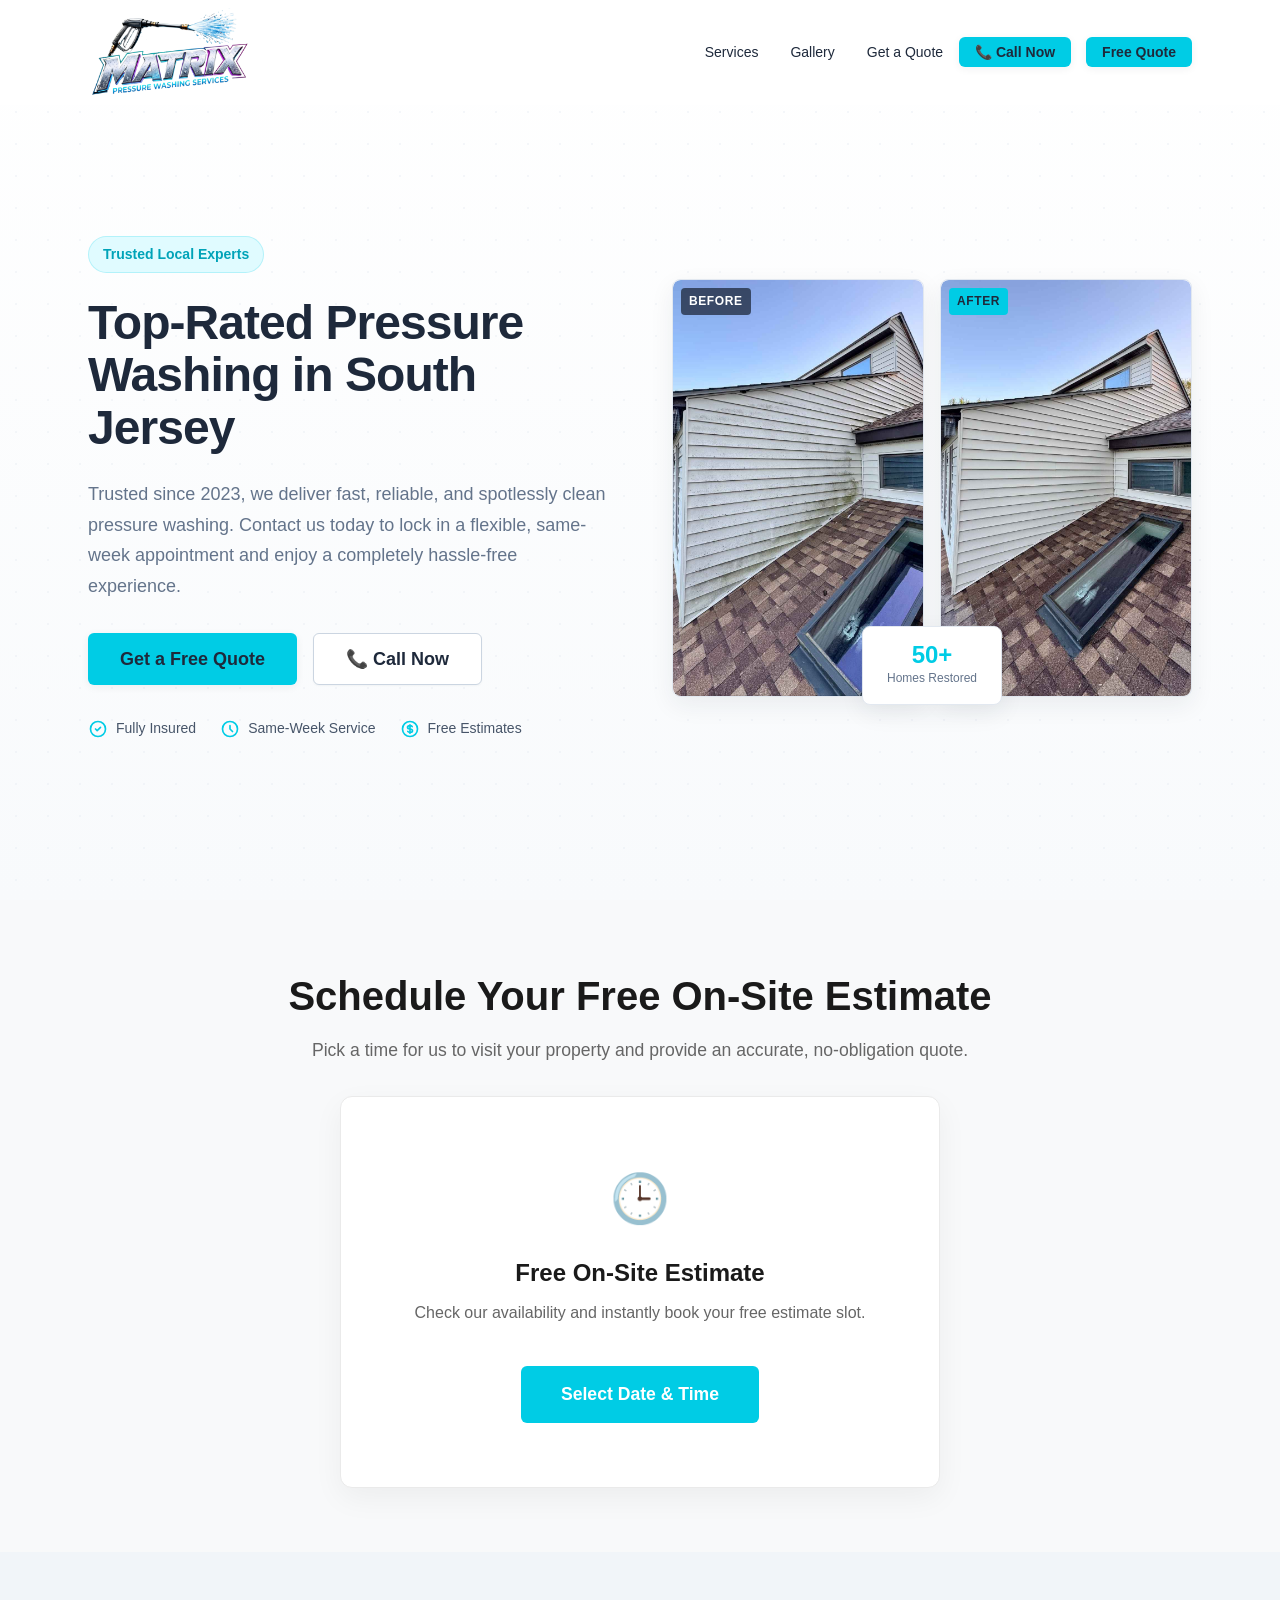
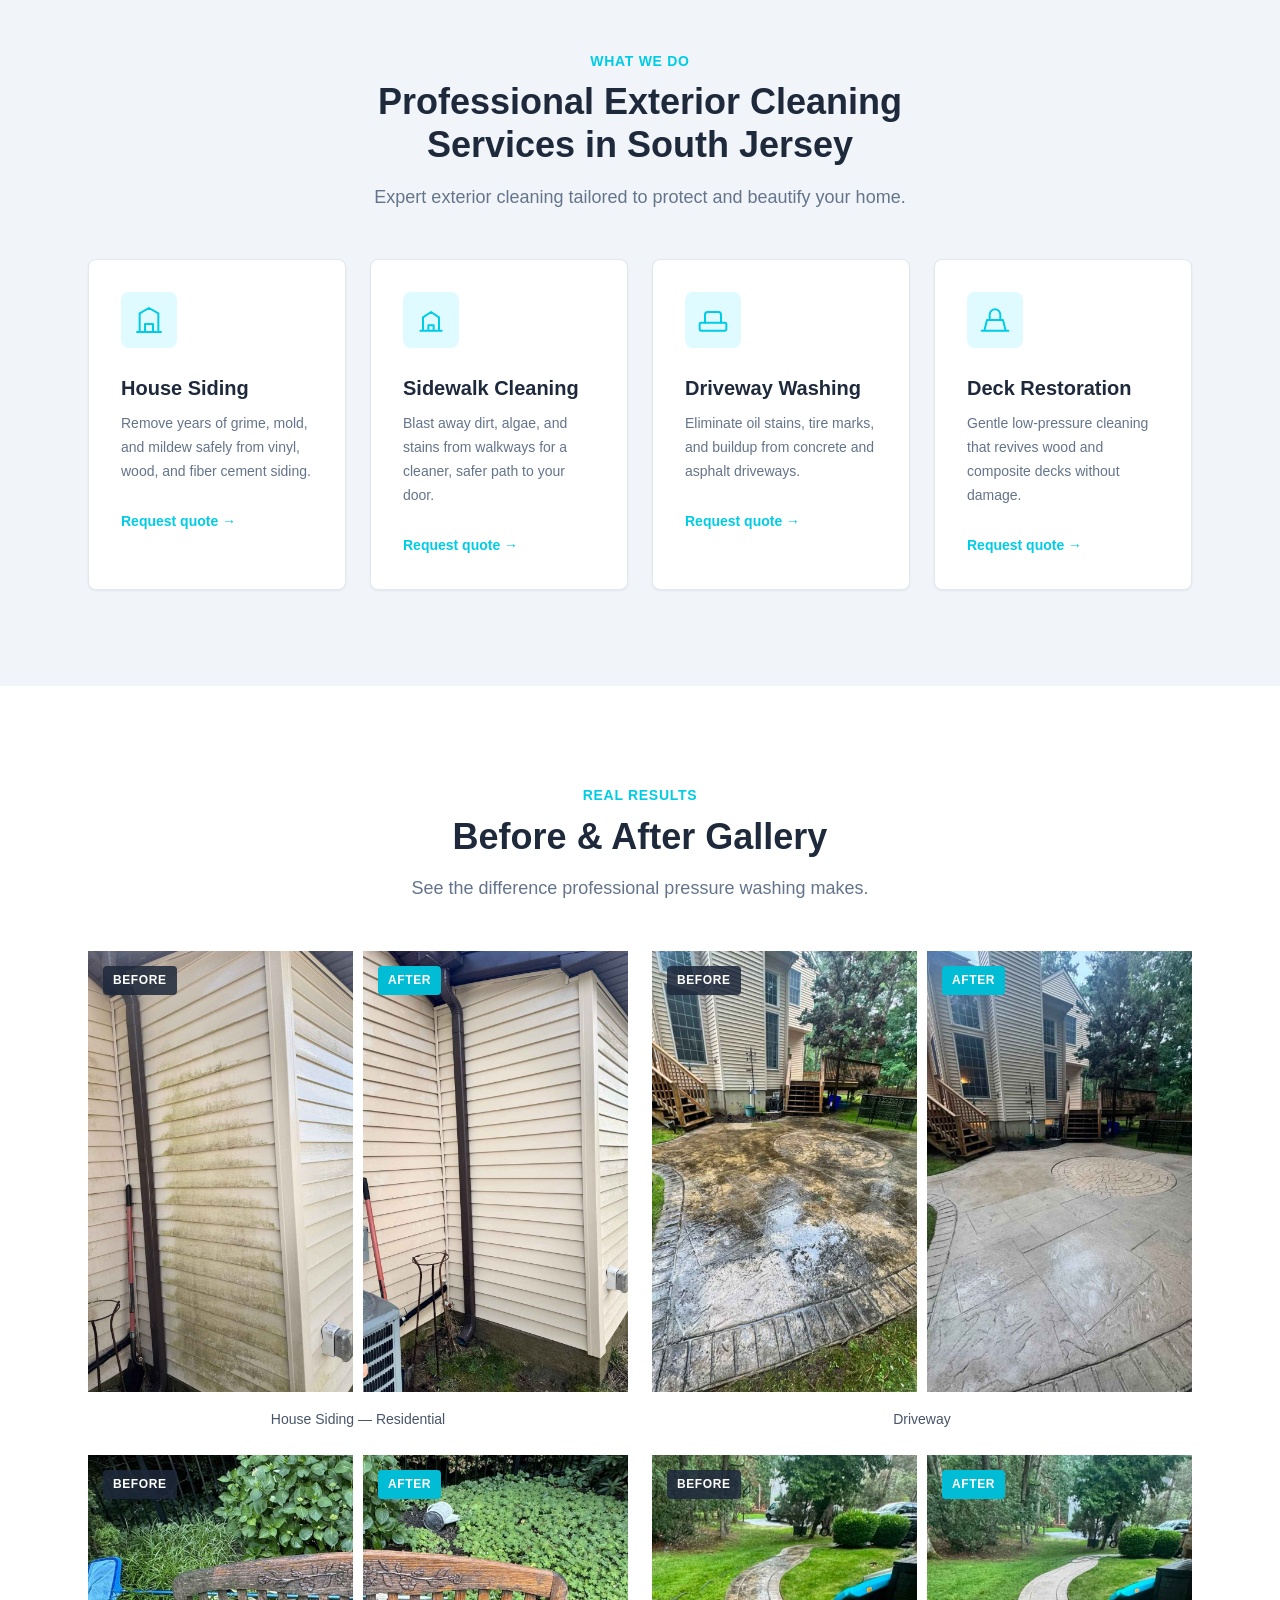
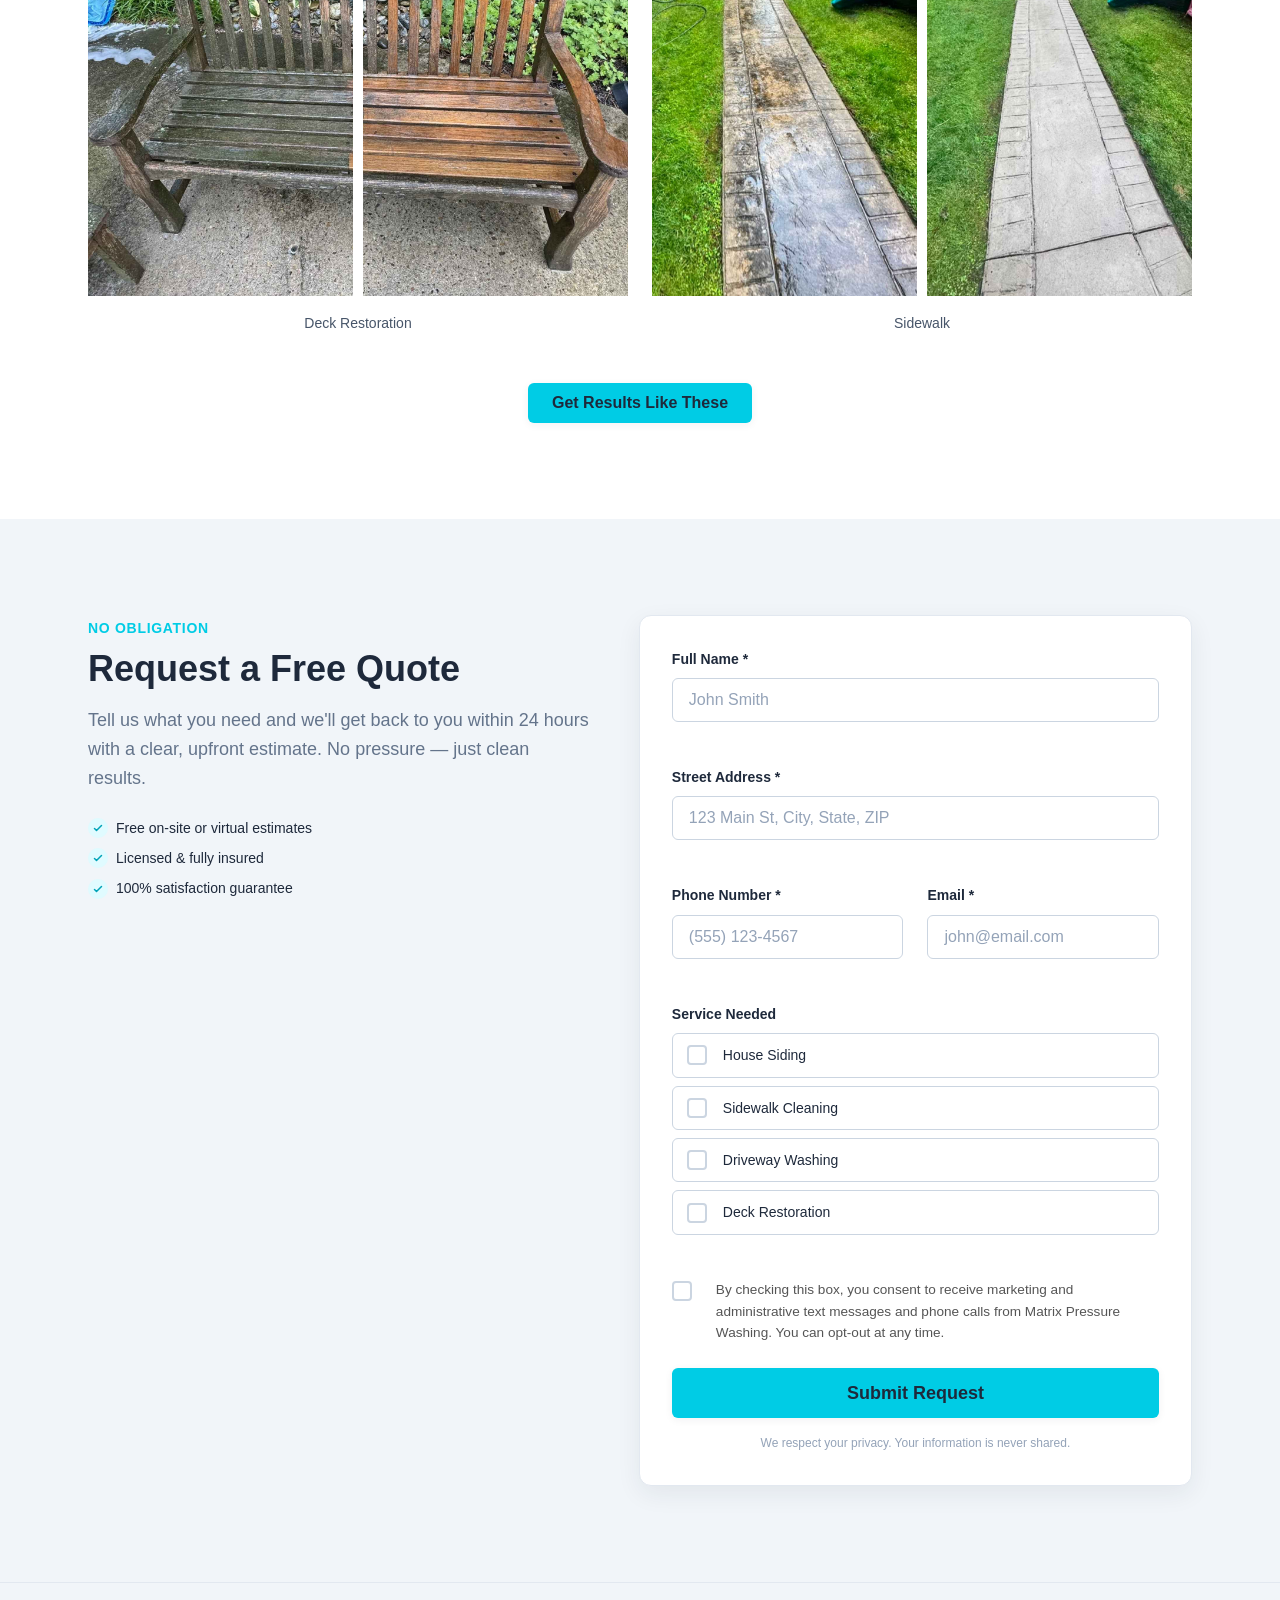
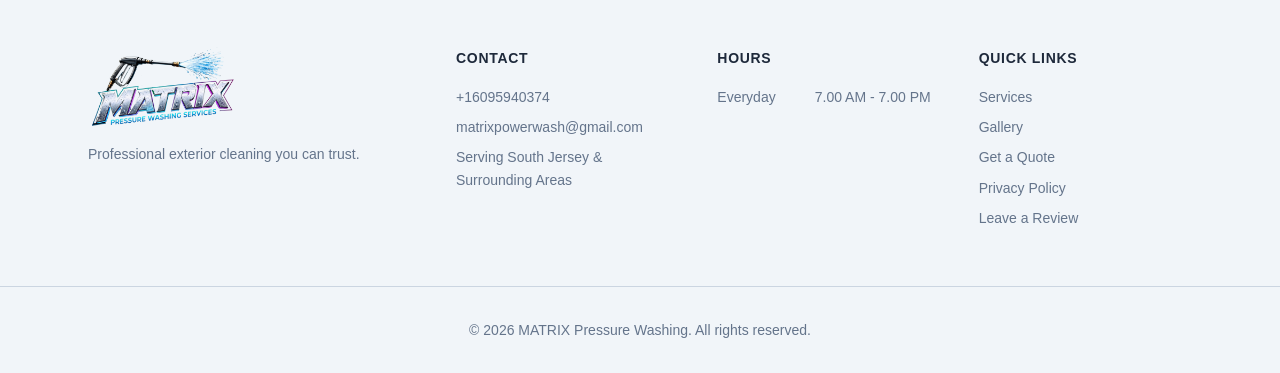
==== commit d8a65055: "fav icon fixed" ====
--- a/index.html
+++ b/index.html
@@ -5,7 +5,7 @@
     <meta name="viewport" content="width=device-width, initial-scale=1.0">
     <title>MATRIX Pressure Washing | Top-Rated Exterior Cleaning in South Jersey</title>
 
-    !-- Google tag (gtag.js) -->
+    <!-- Google tag (gtag.js) -->
     <script async src="https://www.googletagmanager.com/gtag/js?id=AW-18244528655"></script>
     <script>
       window.dataLayer = window.dataLayer || [];
@@ -15,19 +15,6 @@
       gtag('config', 'AW-18244528655');
     </script>
 
-    <meta name="description" content="Professional pressure washing and exterior cleaning services in South Jersey. We completely restore driveways, decks, and house siding. Get your free quote today!">
-    <meta name="keywords" content="pressure washing South Jersey, power washing near me, exterior house cleaning, driveway washing, soft washing">
-    <meta name="author" content="MATRIX Pressure Washing">
-    
-    <link rel="preconnect" href="https://fonts.googleapis.com">
-    <link rel="preconnect" href="https://fonts.gstatic.com" crossorigin>
-    <link href="https://fonts.googleapis.com/css2?family=Inter:wght@400;500;600;700;800&display=swap" rel="stylesheet">
-    
-    <link rel="stylesheet" href="css/styles.css">
-    <link rel="icon" type="image/png" href="images/favicon.png">
-    
-    <meta name="google-site-verification" content="lLak59-q_PiOtgPTE11EBuahgLFTk5bu_VLpEWl2SA8" />
-    
     <meta name="description" content="Professional pressure washing and exterior cleaning services in South Jersey. We completely restore driveways, decks, and house siding. Get your free quote today!">
     <meta name="keywords" content="pressure washing South Jersey, power washing near me, exterior house cleaning, driveway washing, soft washing">
     <meta name="author" content="MATRIX Pressure Washing">
@@ -73,7 +60,7 @@
     <meta property="og:title" content="MATRIX Pressure Washing | South Jersey">
     <meta property="og:description" content="Professional exterior cleaning, soft washing, and driveway restoration. Get your free quote today!">
     <meta property="og:image" content="https://matrixwashing.com/images/after9.jpg">
-  </head>
+</head>
 <body>
 
   <!-- Header -->
